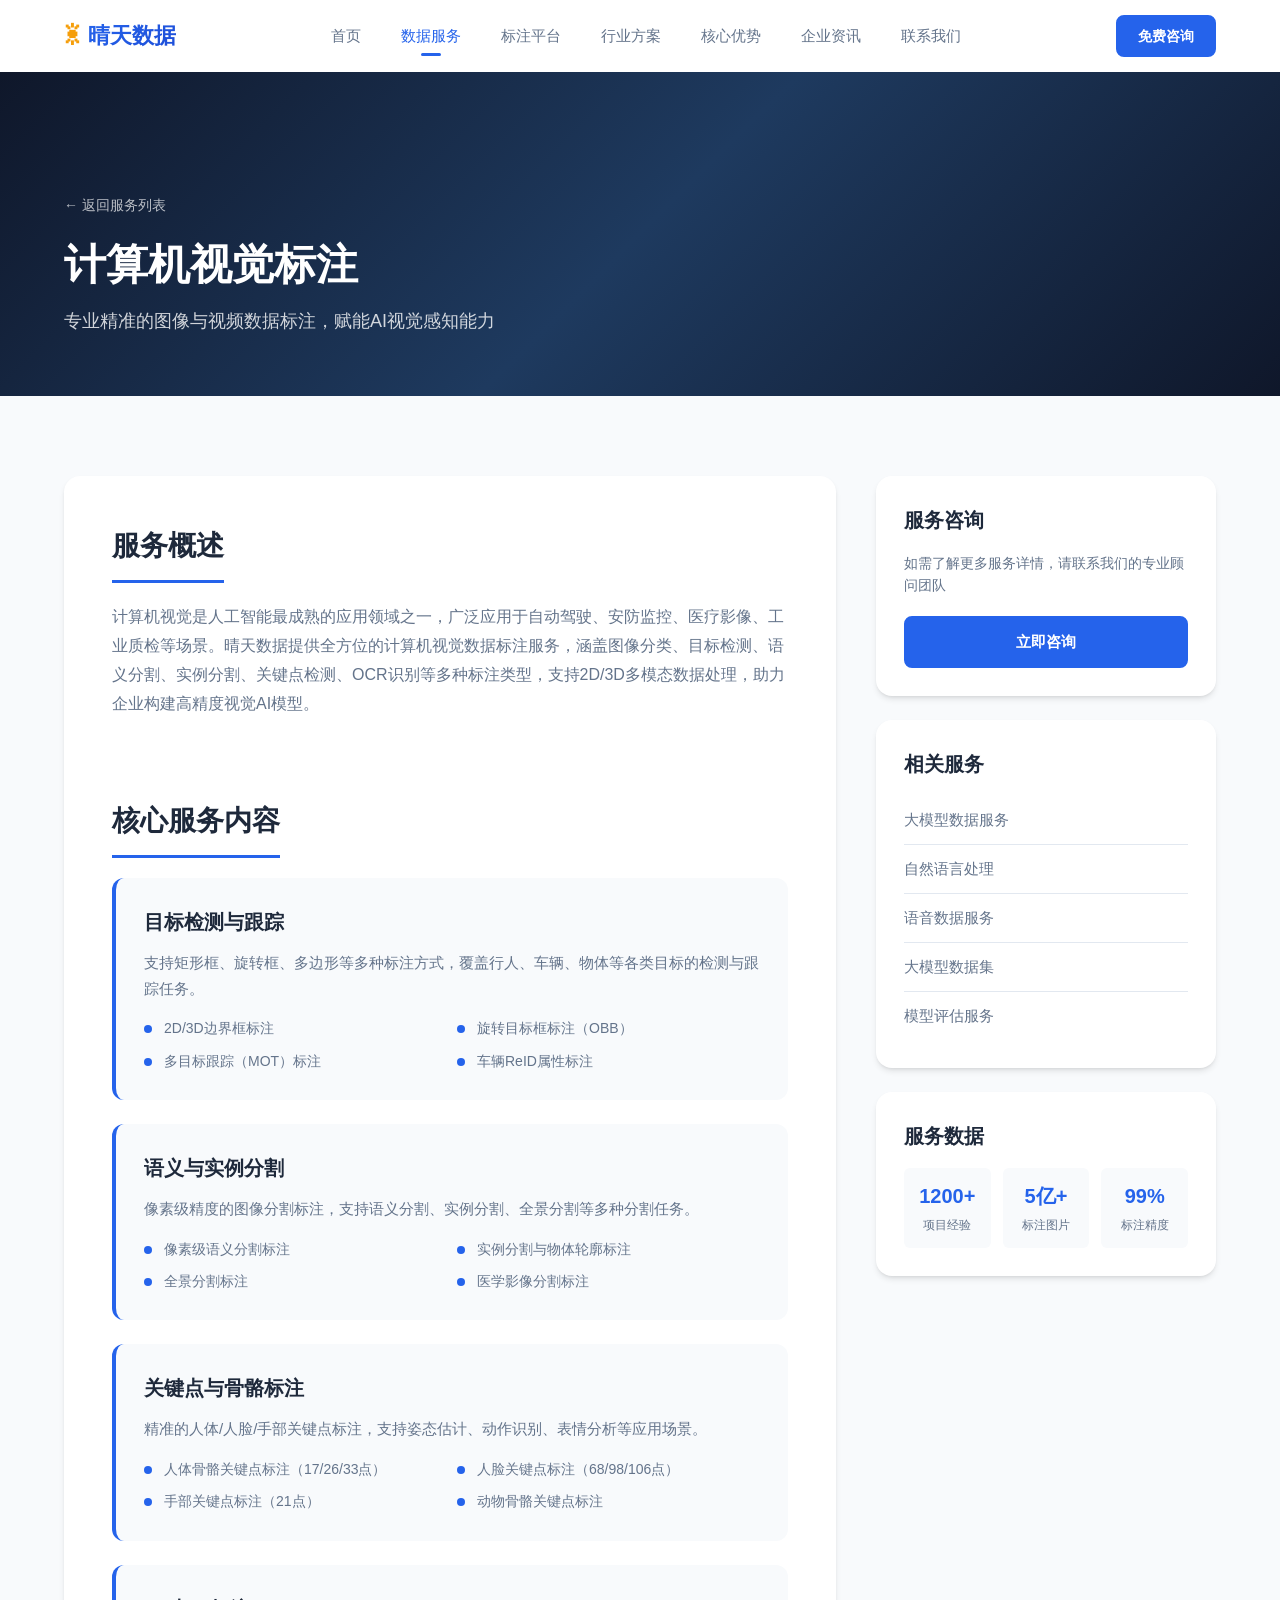
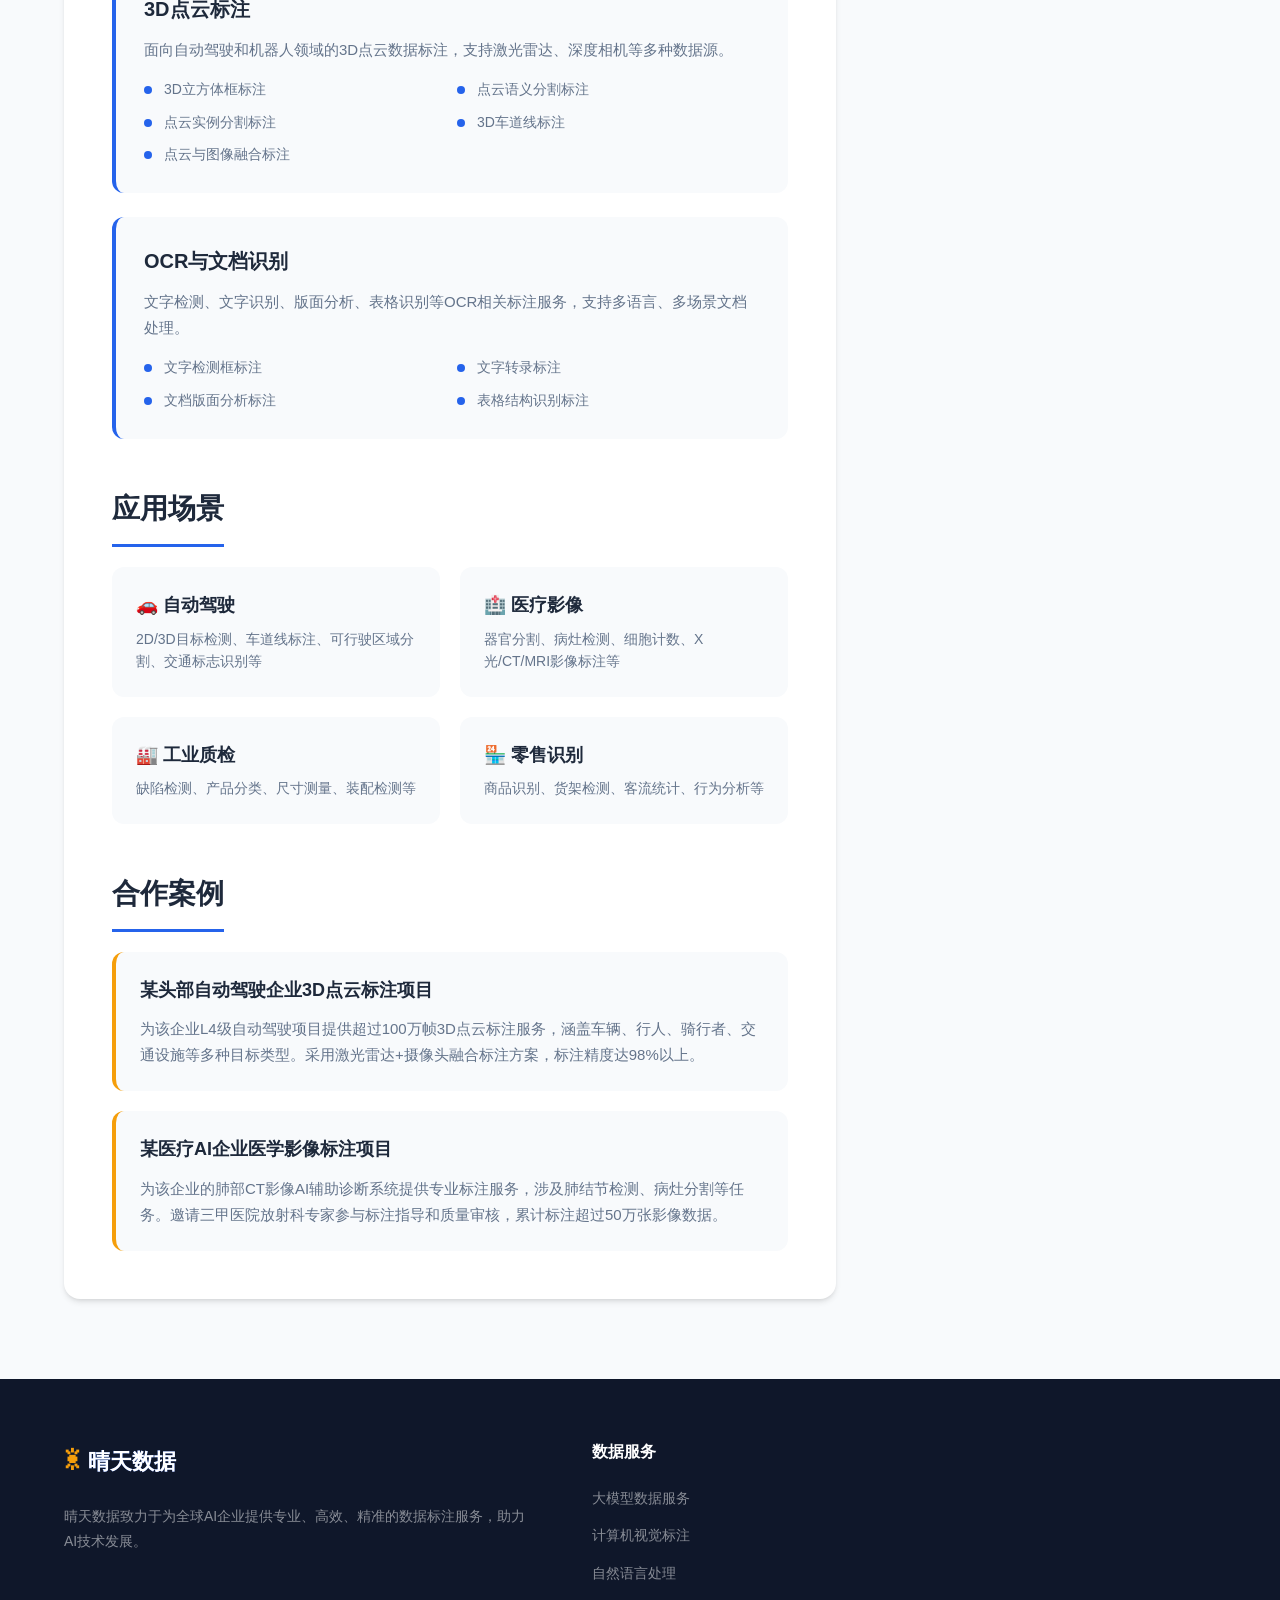
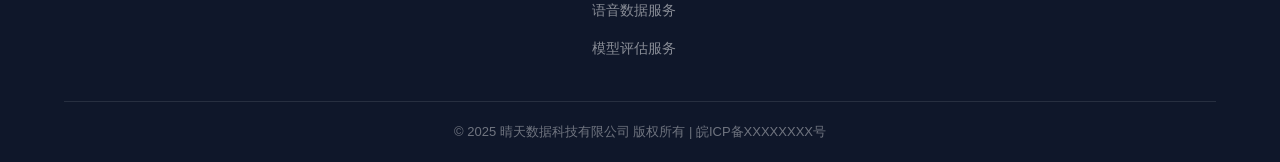
==== detail-cv.html @ dcdff105 "feat: 添加服务详情页和新闻详情页 - 新增6个服务详情页：大模型数据服务、计算机视觉标注、自然语言处理、语音数据服务、大模型数据集、模型评估服务 - 新增4个新闻详情页：荣获AI数据服务创新企业" ====
<!DOCTYPE html>
<html lang="zh-CN">
<head>
    <meta charset="UTF-8">
    <meta name="viewport" content="width=device-width, initial-scale=1.0">
    <title>计算机视觉标注 - 晴天数据</title>
    <link rel="stylesheet" href="css/style.css">
    <link rel="stylesheet" href="css/detail.css">
    <link rel="icon" href="data:image/svg+xml,<svg xmlns='http://www.w3.org/2000/svg' viewBox='0 0 100 100'><text y='.9em' font-size='90'>☀</text></svg>">
</head>
<body>
    <header class="header">
        <div class="container">
            <div class="header-inner">
                <a href="index.html" class="logo">
                    <span class="logo-icon">☀</span>
                    <span class="logo-text">晴天数据</span>
                </a>
                <nav class="nav" id="mainNav">
                    <a href="index.html" class="nav-link">首页</a>
                    <a href="index.html#services" class="nav-link active">数据服务</a>
                    <a href="index.html#platform" class="nav-link">标注平台</a>
                    <a href="index.html#solutions" class="nav-link">行业方案</a>
                    <a href="index.html#advantages" class="nav-link">核心优势</a>
                    <a href="index.html#news" class="nav-link">企业资讯</a>
                    <a href="index.html#contact" class="nav-link">联系我们</a>
                </nav>
                <div class="header-right">
                    <a href="index.html#contact" class="btn btn-primary btn-sm">免费咨询</a>
                    <button class="menu-toggle" id="menuToggle" aria-label="菜单">
                        <span></span>
                        <span></span>
                        <span></span>
                    </button>
                </div>
            </div>
        </div>
    </header>

    <section class="detail-hero">
        <div class="container">
            <div class="detail-hero-content">
                <a href="index.html#services" class="back-link">← 返回服务列表</a>
                <h1 class="detail-hero-title">计算机视觉标注</h1>
                <p class="detail-hero-desc">专业精准的图像与视频数据标注，赋能AI视觉感知能力</p>
            </div>
        </div>
    </section>

    <section class="detail-section">
        <div class="container">
            <div class="detail-grid">
                <div class="detail-main">
                    <h2>服务概述</h2>
                    <p>计算机视觉是人工智能最成熟的应用领域之一，广泛应用于自动驾驶、安防监控、医疗影像、工业质检等场景。晴天数据提供全方位的计算机视觉数据标注服务，涵盖图像分类、目标检测、语义分割、实例分割、关键点检测、OCR识别等多种标注类型，支持2D/3D多模态数据处理，助力企业构建高精度视觉AI模型。</p>

                    <h2>核心服务内容</h2>
                    <div class="service-modules">
                        <div class="module-card">
                            <h3>目标检测与跟踪</h3>
                            <p>支持矩形框、旋转框、多边形等多种标注方式，覆盖行人、车辆、物体等各类目标的检测与跟踪任务。</p>
                            <ul>
                                <li>2D/3D边界框标注</li>
                                <li>旋转目标框标注（OBB）</li>
                                <li>多目标跟踪（MOT）标注</li>
                                <li>车辆ReID属性标注</li>
                            </ul>
                        </div>
                        <div class="module-card">
                            <h3>语义与实例分割</h3>
                            <p>像素级精度的图像分割标注，支持语义分割、实例分割、全景分割等多种分割任务。</p>
                            <ul>
                                <li>像素级语义分割标注</li>
                                <li>实例分割与物体轮廓标注</li>
                                <li>全景分割标注</li>
                                <li>医学影像分割标注</li>
                            </ul>
                        </div>
                        <div class="module-card">
                            <h3>关键点与骨骼标注</h3>
                            <p>精准的人体/人脸/手部关键点标注，支持姿态估计、动作识别、表情分析等应用场景。</p>
                            <ul>
                                <li>人体骨骼关键点标注（17/26/33点）</li>
                                <li>人脸关键点标注（68/98/106点）</li>
                                <li>手部关键点标注（21点）</li>
                                <li>动物骨骼关键点标注</li>
                            </ul>
                        </div>
                        <div class="module-card">
                            <h3>3D点云标注</h3>
                            <p>面向自动驾驶和机器人领域的3D点云数据标注，支持激光雷达、深度相机等多种数据源。</p>
                            <ul>
                                <li>3D立方体框标注</li>
                                <li>点云语义分割标注</li>
                                <li>点云实例分割标注</li>
                                <li>3D车道线标注</li>
                                <li>点云与图像融合标注</li>
                            </ul>
                        </div>
                        <div class="module-card">
                            <h3>OCR与文档识别</h3>
                            <p>文字检测、文字识别、版面分析、表格识别等OCR相关标注服务，支持多语言、多场景文档处理。</p>
                            <ul>
                                <li>文字检测框标注</li>
                                <li>文字转录标注</li>
                                <li>文档版面分析标注</li>
                                <li>表格结构识别标注</li>
                            </ul>
                        </div>
                    </div>

                    <h2>应用场景</h2>
                    <div class="scenarios-grid">
                        <div class="scenario-item">
                            <h4>🚗 自动驾驶</h4>
                            <p>2D/3D目标检测、车道线标注、可行驶区域分割、交通标志识别等</p>
                        </div>
                        <div class="scenario-item">
                            <h4>🏥 医疗影像</h4>
                            <p>器官分割、病灶检测、细胞计数、X光/CT/MRI影像标注等</p>
                        </div>
                        <div class="scenario-item">
                            <h4>🏭 工业质检</h4>
                            <p>缺陷检测、产品分类、尺寸测量、装配检测等</p>
                        </div>
                        <div class="scenario-item">
                            <h4>🏪 零售识别</h4>
                            <p>商品识别、货架检测、客流统计、行为分析等</p>
                        </div>
                    </div>

                    <h2>合作案例</h2>
                    <div class="cases-list">
                        <div class="case-item">
                            <h4>某头部自动驾驶企业3D点云标注项目</h4>
                            <p>为该企业L4级自动驾驶项目提供超过100万帧3D点云标注服务，涵盖车辆、行人、骑行者、交通设施等多种目标类型。采用激光雷达+摄像头融合标注方案，标注精度达98%以上。</p>
                        </div>
                        <div class="case-item">
                            <h4>某医疗AI企业医学影像标注项目</h4>
                            <p>为该企业的肺部CT影像AI辅助诊断系统提供专业标注服务，涉及肺结节检测、病灶分割等任务。邀请三甲医院放射科专家参与标注指导和质量审核，累计标注超过50万张影像数据。</p>
                        </div>
                    </div>
                </div>
                <div class="detail-sidebar">
                    <div class="sidebar-card">
                        <h3>服务咨询</h3>
                        <p>如需了解更多服务详情，请联系我们的专业顾问团队</p>
                        <a href="index.html#contact" class="btn btn-primary btn-block">立即咨询</a>
                    </div>
                    <div class="sidebar-card">
                        <h3>相关服务</h3>
                        <ul class="related-links">
                            <li><a href="detail-llm.html">大模型数据服务</a></li>
                            <li><a href="detail-nlp.html">自然语言处理</a></li>
                            <li><a href="detail-voice.html">语音数据服务</a></li>
                            <li><a href="detail-dataset.html">大模型数据集</a></li>
                            <li><a href="detail-eval.html">模型评估服务</a></li>
                        </ul>
                    </div>
                    <div class="sidebar-card">
                        <h3>服务数据</h3>
                        <div class="sidebar-stats">
                            <div class="sidebar-stat">
                                <span class="stat-number">1200+</span>
                                <span class="stat-label">项目经验</span>
                            </div>
                            <div class="sidebar-stat">
                                <span class="stat-number">5亿+</span>
                                <span class="stat-label">标注图片</span>
                            </div>
                            <div class="sidebar-stat">
                                <span class="stat-number">99%</span>
                                <span class="stat-label">标注精度</span>
                            </div>
                        </div>
                    </div>
                </div>
            </div>
        </div>
    </section>

    <footer class="footer">
        <div class="container">
            <div class="footer-main">
                <div class="footer-brand">
                    <a href="index.html" class="logo">
                        <span class="logo-icon">☀</span>
                        <span class="logo-text">晴天数据</span>
                    </a>
                    <p class="footer-desc">晴天数据致力于为全球AI企业提供专业、高效、精准的数据标注服务，助力AI技术发展。</p>
                </div>
                <div class="footer-links">
                    <div class="footer-col">
                        <h4>数据服务</h4>
                        <ul>
                            <li><a href="detail-llm.html">大模型数据服务</a></li>
                            <li><a href="detail-cv.html">计算机视觉标注</a></li>
                            <li><a href="detail-nlp.html">自然语言处理</a></li>
                            <li><a href="detail-voice.html">语音数据服务</a></li>
                            <li><a href="detail-eval.html">模型评估服务</a></li>
                        </ul>
                    </div>
                </div>
            </div>
            <div class="footer-bottom">
                <p>© 2025 晴天数据科技有限公司 版权所有 | 皖ICP备XXXXXXXX号</p>
            </div>
        </div>
    </footer>

    <div class="back-to-top" id="backToTop">
        <svg viewBox="0 0 24 24" fill="none" stroke="currentColor" stroke-width="2"><path d="M12 19V5M5 12l7-7 7 7"/></svg>
    </div>

    <script src="js/main.js"></script>
</body>
</html>
---- css/style.css ----
:root {
    --primary: #2563eb;
    --primary-dark: #1d4ed8;
    --primary-light: #3b82f6;
    --primary-50: #eff6ff;
    --primary-100: #dbeafe;
    --accent: #f59e0b;
    --accent-dark: #d97706;
    --text: #1e293b;
    --text-light: #64748b;
    --text-lighter: #94a3b8;
    --bg: #ffffff;
    --bg-light: #f8fafc;
    --bg-dark: #0f172a;
    --bg-darker: #020617;
    --border: #e2e8f0;
    --shadow-sm: 0 1px 2px rgba(0,0,0,0.05);
    --shadow: 0 4px 6px -1px rgba(0,0,0,0.1), 0 2px 4px -2px rgba(0,0,0,0.1);
    --shadow-md: 0 10px 15px -3px rgba(0,0,0,0.1), 0 4px 6px -4px rgba(0,0,0,0.1);
    --shadow-lg: 0 20px 25px -5px rgba(0,0,0,0.1), 0 8px 10px -6px rgba(0,0,0,0.1);
    --shadow-xl: 0 25px 50px -12px rgba(0,0,0,0.25);
    --radius-sm: 6px;
    --radius: 8px;
    --radius-md: 12px;
    --radius-lg: 16px;
    --radius-xl: 24px;
    --transition: all 0.3s ease;
    --header-h: 72px;
}

*, *::before, *::after {
    margin: 0;
    padding: 0;
    box-sizing: border-box;
}

html {
    scroll-behavior: smooth;
    font-size: 16px;
}

body {
    font-family: -apple-system, BlinkMacSystemFont, "Segoe UI", Roboto, "PingFang SC", "Microsoft YaHei", sans-serif;
    color: var(--text);
    background: var(--bg);
    line-height: 1.6;
    overflow-x: hidden;
}

a {
    text-decoration: none;
    color: inherit;
    transition: var(--transition);
}

img {
    max-width: 100%;
    display: block;
}

ul, ol {
    list-style: none;
}

.container {
    max-width: 1200px;
    margin: 0 auto;
    padding: 0 24px;
}

.btn {
    display: inline-flex;
    align-items: center;
    justify-content: center;
    padding: 12px 28px;
    border-radius: var(--radius);
    font-weight: 600;
    font-size: 15px;
    cursor: pointer;
    transition: var(--transition);
    border: 2px solid transparent;
    gap: 8px;
}

.btn-primary {
    background: var(--primary);
    color: #fff;
    border-color: var(--primary);
}

.btn-primary:hover {
    background: var(--primary-dark);
    border-color: var(--primary-dark);
    transform: translateY(-2px);
    box-shadow: 0 8px 25px rgba(37, 99, 235, 0.35);
}

.btn-outline {
    background: transparent;
    color: #fff;
    border-color: rgba(255,255,255,0.5);
}

.btn-outline:hover {
    background: #fff;
    color: var(--primary);
    border-color: #fff;
    transform: translateY(-2px);
}

.btn-sm {
    padding: 8px 20px;
    font-size: 14px;
}

.btn-lg {
    padding: 14px 36px;
    font-size: 16px;
}

.btn-block {
    width: 100%;
}

.section {
    padding: 100px 0;
}

.section-header {
    text-align: center;
    margin-bottom: 60px;
}

.section-tag {
    display: inline-block;
    padding: 6px 16px;
    background: var(--primary-50);
    color: var(--primary);
    border-radius: 50px;
    font-size: 14px;
    font-weight: 600;
    margin-bottom: 16px;
}

.section-title {
    font-size: 36px;
    font-weight: 700;
    color: var(--text);
    margin-bottom: 16px;
    line-height: 1.3;
}

.section-desc {
    font-size: 16px;
    color: var(--text-light);
    max-width: 600px;
    margin: 0 auto;
}

.text-gradient {
    background: linear-gradient(135deg, var(--primary-light), var(--accent));
    -webkit-background-clip: text;
    -webkit-text-fill-color: transparent;
    background-clip: text;
}

.header {
    position: fixed;
    top: 0;
    left: 0;
    right: 0;
    z-index: 1000;
    height: var(--header-h);
    background: rgba(255,255,255,0.95);
    backdrop-filter: blur(20px);
    border-bottom: 1px solid transparent;
    transition: var(--transition);
}

.header.scrolled {
    border-bottom-color: var(--border);
    box-shadow: var(--shadow-sm);
}

.header-inner {
    display: flex;
    align-items: center;
    justify-content: space-between;
    height: var(--header-h);
}

.logo {
    display: flex;
    align-items: center;
    gap: 10px;
    font-size: 22px;
    font-weight: 700;
    color: var(--text);
}

.logo-icon {
    font-size: 28px;
    color: var(--accent);
}

.logo-text {
    background: linear-gradient(135deg, var(--primary), var(--primary-dark));
    -webkit-background-clip: text;
    -webkit-text-fill-color: transparent;
    background-clip: text;
}

.nav {
    display: flex;
    align-items: center;
    gap: 8px;
}

.nav-link {
    padding: 8px 16px;
    font-size: 15px;
    font-weight: 500;
    color: var(--text-light);
    border-radius: var(--radius-sm);
    position: relative;
}

.nav-link:hover,
.nav-link.active {
    color: var(--primary);
}

.nav-link.active::after {
    content: '';
    position: absolute;
    bottom: 0;
    left: 50%;
    transform: translateX(-50%);
    width: 20px;
    height: 3px;
    background: var(--primary);
    border-radius: 2px;
}

.header-right {
    display: flex;
    align-items: center;
    gap: 16px;
}

.menu-toggle {
    display: none;
    flex-direction: column;
    gap: 5px;
    background: none;
    border: none;
    cursor: pointer;
    padding: 4px;
}

.menu-toggle span {
    display: block;
    width: 24px;
    height: 2px;
    background: var(--text);
    border-radius: 2px;
    transition: var(--transition);
}

.hero {
    position: relative;
    min-height: 100vh;
    display: flex;
    align-items: center;
    background: linear-gradient(135deg, var(--bg-dark) 0%, #1e3a5f 50%, var(--bg-dark) 100%);
    overflow: hidden;
    padding-top: var(--header-h);
}

.hero-bg {
    position: absolute;
    inset: 0;
    overflow: hidden;
}

.hero-particle {
    position: absolute;
    inset: 0;
}

.hero-content {
    position: relative;
    z-index: 2;
    max-width: 700px;
    padding: 60px 0;
}

.hero-badge {
    display: inline-block;
    padding: 8px 20px;
    background: rgba(37, 99, 235, 0.2);
    border: 1px solid rgba(37, 99, 235, 0.3);
    color: var(--primary-light);
    border-radius: 50px;
    font-size: 14px;
    font-weight: 600;
    margin-bottom: 24px;
    backdrop-filter: blur(10px);
}

.hero-title {
    font-size: 52px;
    font-weight: 800;
    color: #fff;
    line-height: 1.2;
    margin-bottom: 24px;
}

.hero-desc {
    font-size: 17px;
    color: rgba(255,255,255,0.7);
    line-height: 1.8;
    margin-bottom: 36px;
}

.hero-actions {
    display: flex;
    gap: 16px;
    margin-bottom: 60px;
}

.hero-stats {
    display: grid;
    grid-template-columns: repeat(4, 1fr);
    gap: 24px;
    padding-top: 40px;
    border-top: 1px solid rgba(255,255,255,0.1);
}

.stat-item {
    text-align: center;
}

.stat-num {
    display: inline;
    font-size: 36px;
    font-weight: 800;
    color: #fff;
}

.stat-unit {
    font-size: 20px;
    font-weight: 700;
    color: var(--accent);
}

.stat-label {
    display: block;
    font-size: 14px;
    color: rgba(255,255,255,0.5);
    margin-top: 4px;
}

.hero-scroll {
    position: absolute;
    bottom: 30px;
    left: 50%;
    transform: translateX(-50%);
    text-align: center;
    color: rgba(255,255,255,0.4);
    font-size: 12px;
    z-index: 2;
}

.scroll-arrow {
    width: 20px;
    height: 20px;
    border-right: 2px solid rgba(255,255,255,0.4);
    border-bottom: 2px solid rgba(255,255,255,0.4);
    transform: rotate(45deg);
    margin: 8px auto 0;
    animation: scrollBounce 2s infinite;
}

@keyframes scrollBounce {
    0%, 100% { transform: rotate(45deg) translateY(0); }
    50% { transform: rotate(45deg) translateY(8px); }
}

.services {
    background: var(--bg-light);
}

.services-grid {
    display: grid;
    grid-template-columns: repeat(3, 1fr);
    gap: 24px;
}

.service-card {
    background: #fff;
    padding: 36px;
    border-radius: var(--radius-lg);
    transition: var(--transition);
    border: 1px solid var(--border);
    position: relative;
    overflow: hidden;
}

.service-card::before {
    content: '';
    position: absolute;
    top: 0;
    left: 0;
    right: 0;
    height: 3px;
    background: linear-gradient(90deg, var(--primary), var(--primary-light));
    transform: scaleX(0);
    transform-origin: left;
    transition: transform 0.4s ease;
}

.service-card:hover {
    transform: translateY(-8px);
    box-shadow: var(--shadow-lg);
    border-color: transparent;
}

.service-card:hover::before {
    transform: scaleX(1);
}

.service-icon {
    width: 56px;
    height: 56px;
    background: var(--primary-50);
    border-radius: var(--radius-md);
    display: flex;
    align-items: center;
    justify-content: center;
    margin-bottom: 20px;
    color: var(--primary);
}

.service-icon svg {
    width: 28px;
    height: 28px;
}

.service-title {
    font-size: 20px;
    font-weight: 700;
    margin-bottom: 12px;
    color: var(--text);
}

.service-desc {
    font-size: 14px;
    color: var(--text-light);
    line-height: 1.7;
    margin-bottom: 20px;
}

.service-link {
    font-size: 14px;
    font-weight: 600;
    color: var(--primary);
    display: inline-flex;
    align-items: center;
    gap: 4px;
}

.service-link:hover {
    gap: 8px;
}

.platform {
    background: #fff;
}

.platform-layout {
    display: grid;
    grid-template-columns: 1fr 1fr;
    gap: 60px;
    align-items: center;
}

.platform-content .section-tag {
    margin-bottom: 16px;
}

.platform-content .section-title {
    text-align: left;
    margin-bottom: 20px;
}

.platform-desc {
    font-size: 16px;
    color: var(--text-light);
    line-height: 1.8;
    margin-bottom: 32px;
}

.platform-features {
    display: flex;
    flex-direction: column;
    gap: 20px;
    margin-bottom: 36px;
}

.feature-item {
    display: flex;
    gap: 16px;
    align-items: flex-start;
}

.feature-icon {
    width: 32px;
    height: 32px;
    background: var(--primary-50);
    color: var(--primary);
    border-radius: 50%;
    display: flex;
    align-items: center;
    justify-content: center;
    font-size: 14px;
    font-weight: 700;
    flex-shrink: 0;
}

.feature-info h4 {
    font-size: 15px;
    font-weight: 600;
    margin-bottom: 4px;
}

.feature-info p {
    font-size: 13px;
    color: var(--text-light);
}

.platform-visual {
    position: relative;
}

.platform-screen {
    background: var(--bg-dark);
    border-radius: var(--radius-lg);
    overflow: hidden;
    box-shadow: var(--shadow-xl);
    border: 1px solid rgba(255,255,255,0.1);
}

.screen-header {
    display: flex;
    align-items: center;
    gap: 12px;
    padding: 12px 16px;
    background: rgba(255,255,255,0.05);
    border-bottom: 1px solid rgba(255,255,255,0.1);
}

.screen-dots {
    display: flex;
    gap: 6px;
}

.screen-dots span {
    width: 10px;
    height: 10px;
    border-radius: 50%;
    background: rgba(255,255,255,0.15);
}

.screen-dots span:first-child { background: #ff5f57; }
.screen-dots span:nth-child(2) { background: #febc2e; }
.screen-dots span:nth-child(3) { background: #28c840; }

.screen-title {
    font-size: 12px;
    color: rgba(255,255,255,0.5);
}

.screen-content {
    display: flex;
    height: 300px;
}

.screen-sidebar {
    width: 50px;
    background: rgba(255,255,255,0.03);
    border-right: 1px solid rgba(255,255,255,0.08);
    padding: 12px 8px;
    display: flex;
    flex-direction: column;
    gap: 8px;
}

.sidebar-item {
    width: 34px;
    height: 34px;
    border-radius: var(--radius-sm);
    background: rgba(255,255,255,0.05);
}

.sidebar-item.active {
    background: rgba(37, 99, 235, 0.3);
}

.screen-main {
    flex: 1;
    display: flex;
    flex-direction: column;
}

.canvas-area {
    flex: 1;
    position: relative;
    background: linear-gradient(45deg, rgba(255,255,255,0.02) 25%, transparent 25%),
                linear-gradient(-45deg, rgba(255,255,255,0.02) 25%, transparent 25%),
                linear-gradient(45deg, transparent 75%, rgba(255,255,255,0.02) 75%),
                linear-gradient(-45deg, transparent 75%, rgba(255,255,255,0.02) 75%);
    background-size: 20px 20px;
    background-position: 0 0, 0 10px, 10px -10px, -10px 0px;
}

.annotation-box {
    position: absolute;
    border: 2px solid;
    border-radius: 4px;
}

.box1 {
    top: 30%;
    left: 15%;
    width: 80px;
    height: 120px;
    border-color: #3b82f6;
    background: rgba(59, 130, 246, 0.1);
}

.box2 {
    top: 40%;
    left: 50%;
    width: 100px;
    height: 60px;
    border-color: #22c55e;
    background: rgba(34, 197, 94, 0.1);
}

.box3 {
    top: 20%;
    right: 15%;
    width: 50px;
    height: 50px;
    border-color: #f59e0b;
    background: rgba(245, 158, 11, 0.1);
}

.label-tag {
    position: absolute;
    padding: 2px 8px;
    font-size: 11px;
    font-weight: 600;
    color: #fff;
    border-radius: 3px;
}

.tag1 {
    top: 27%;
    left: 15%;
    background: #3b82f6;
}

.tag2 {
    top: 37%;
    left: 50%;
    background: #22c55e;
}

.tag3 {
    top: 17%;
    right: 15%;
    background: #f59e0b;
}

.screen-toolbar {
    display: flex;
    gap: 6px;
    padding: 8px 12px;
    background: rgba(255,255,255,0.05);
    border-top: 1px solid rgba(255,255,255,0.08);
}

.tool-btn {
    width: 28px;
    height: 28px;
    border-radius: 4px;
    background: rgba(255,255,255,0.08);
}

.tool-btn.active {
    background: rgba(37, 99, 235, 0.4);
}

.platform-float-card {
    position: absolute;
    background: #fff;
    padding: 12px 20px;
    border-radius: var(--radius);
    box-shadow: var(--shadow-lg);
    display: flex;
    align-items: center;
    gap: 10px;
    font-size: 14px;
    font-weight: 600;
    animation: float 3s ease-in-out infinite;
}

.platform-float-card .float-icon {
    font-size: 20px;
}

.card1 {
    top: 10%;
    right: -20px;
    animation-delay: 0s;
}

.card2 {
    bottom: 15%;
    left: -20px;
    animation-delay: 1.5s;
}

@keyframes float {
    0%, 100% { transform: translateY(0); }
    50% { transform: translateY(-10px); }
}

.solutions {
    background: var(--bg-light);
}

.solutions-grid {
    display: grid;
    grid-template-columns: repeat(3, 1fr);
    gap: 24px;
}

.solution-card {
    position: relative;
    border-radius: var(--radius-lg);
    overflow: hidden;
    min-height: 240px;
    transition: var(--transition);
    cursor: pointer;
}

.solution-bg {
    position: absolute;
    inset: 0;
    background: linear-gradient(135deg, var(--bg-dark), #1e3a5f);
    transition: transform 0.6s ease;
}

.solution-card:hover .solution-bg {
    transform: scale(1.05);
}

.solution-card:nth-child(2) .solution-bg { background: linear-gradient(135deg, #1a237e, #283593); }
.solution-card:nth-child(3) .solution-bg { background: linear-gradient(135deg, #004d40, #00695c); }
.solution-card:nth-child(4) .solution-bg { background: linear-gradient(135deg, #b71c1c, #c62828); }
.solution-card:nth-child(5) .solution-bg { background: linear-gradient(135deg, #e65100, #ef6c00); }
.solution-card:nth-child(6) .solution-bg { background: linear-gradient(135deg, #4a148c, #6a1b9a); }

.solution-info {
    position: relative;
    z-index: 2;
    padding: 32px;
    height: 100%;
    display: flex;
    flex-direction: column;
}

.solution-icon {
    width: 48px;
    height: 48px;
    margin-bottom: 16px;
    color: rgba(255,255,255,0.9);
}

.solution-icon svg {
    width: 100%;
    height: 100%;
}

.solution-info h3 {
    font-size: 22px;
    font-weight: 700;
    color: #fff;
    margin-bottom: 12px;
}

.solution-info p {
    font-size: 14px;
    color: rgba(255,255,255,0.7);
    line-height: 1.7;
    flex: 1;
}

.solution-count {
    display: inline-block;
    margin-top: 16px;
    padding: 4px 12px;
    background: rgba(255,255,255,0.15);
    border-radius: 50px;
    font-size: 12px;
    color: rgba(255,255,255,0.9);
    font-weight: 600;
    width: fit-content;
}

.solution-card:hover {
    transform: translateY(-4px);
    box-shadow: var(--shadow-xl);
}

.solution-main {
    grid-column: span 3;
    min-height: 280px;
}

.data-flow {
    background: #fff;
}

.flow-timeline {
    display: flex;
    justify-content: space-between;
    position: relative;
    padding: 40px 0;
}

.flow-line {
    position: absolute;
    top: 50%;
    left: 5%;
    right: 5%;
    height: 2px;
    background: var(--border);
    transform: translateY(-50%);
}

.flow-step {
    position: relative;
    z-index: 2;
    display: flex;
    flex-direction: column;
    align-items: center;
    gap: 16px;
    flex: 1;
}

.flow-dot {
    width: 48px;
    height: 48px;
    background: #fff;
    border: 3px solid var(--primary);
    border-radius: 50%;
    display: flex;
    align-items: center;
    justify-content: center;
    font-size: 18px;
    font-weight: 700;
    color: var(--primary);
    transition: var(--transition);
}

.flow-step:hover .flow-dot {
    background: var(--primary);
    color: #fff;
    transform: scale(1.1);
}

.flow-card {
    text-align: center;
    padding: 16px;
}

.flow-card h4 {
    font-size: 15px;
    font-weight: 700;
    margin-bottom: 6px;
}

.flow-card p {
    font-size: 13px;
    color: var(--text-light);
}

.advantages {
    background: var(--bg-light);
}

.advantages-grid {
    display: grid;
    grid-template-columns: repeat(3, 1fr);
    gap: 24px;
}

.advantage-card {
    background: #fff;
    padding: 36px;
    border-radius: var(--radius-lg);
    text-align: center;
    transition: var(--transition);
    border: 1px solid var(--border);
}

.advantage-card:hover {
    transform: translateY(-8px);
    box-shadow: var(--shadow-lg);
    border-color: var(--primary-100);
}

.advantage-icon {
    width: 72px;
    height: 72px;
    margin: 0 auto 24px;
    background: var(--primary-50);
    border-radius: 50%;
    display: flex;
    align-items: center;
    justify-content: center;
    color: var(--primary);
    transition: var(--transition);
}

.advantage-card:hover .advantage-icon {
    background: var(--primary);
    color: #fff;
}

.advantage-icon svg {
    width: 36px;
    height: 36px;
}

.advantage-card h3 {
    font-size: 18px;
    font-weight: 700;
    margin-bottom: 12px;
}

.advantage-card p {
    font-size: 14px;
    color: var(--text-light);
    line-height: 1.7;
}

.partners {
    padding: 60px 0;
    background: #fff;
    overflow: hidden;
}

.partners-marquee {
    overflow: hidden;
    mask-image: linear-gradient(90deg, transparent, #000 10%, #000 90%, transparent);
    -webkit-mask-image: linear-gradient(90deg, transparent, #000 10%, #000 90%, transparent);
}

.marquee-track {
    display: flex;
    gap: 40px;
    animation: marquee 30s linear infinite;
    width: max-content;
}

.partner-logo {
    padding: 16px 32px;
    background: var(--bg-light);
    border-radius: var(--radius);
    font-size: 16px;
    font-weight: 700;
    color: var(--text-light);
    white-space: nowrap;
    border: 1px solid var(--border);
    transition: var(--transition);
}

.partner-logo:hover {
    color: var(--primary);
    border-color: var(--primary-100);
    background: var(--primary-50);
}

@keyframes marquee {
    0% { transform: translateX(0); }
    100% { transform: translateX(-50%); }
}

.news {
    background: #fff;
}

.news-grid {
    display: grid;
    grid-template-columns: repeat(2, 1fr);
    gap: 24px;
}

.news-card {
    background: #fff;
    border-radius: var(--radius-lg);
    overflow: hidden;
    transition: var(--transition);
    border: 1px solid var(--border);
}

.news-card:hover {
    transform: translateY(-4px);
    box-shadow: var(--shadow-lg);
}

.news-featured {
    grid-column: span 2;
    display: grid;
    grid-template-columns: 1fr 1fr;
}

.news-image {
    background: linear-gradient(135deg, var(--primary-50), var(--primary-100));
    min-height: 200px;
    display: flex;
    align-items: center;
    justify-content: center;
}

.news-placeholder {
    width: 80px;
    height: 80px;
    color: var(--primary);
    opacity: 0.5;
}

.news-placeholder svg {
    width: 100%;
    height: 100%;
}

.news-info {
    padding: 28px;
}

.news-date {
    font-size: 13px;
    color: var(--text-lighter);
    margin-bottom: 10px;
    display: block;
}

.news-title {
    font-size: 18px;
    font-weight: 700;
    margin-bottom: 12px;
    line-height: 1.5;
    display: -webkit-box;
    -webkit-line-clamp: 2;
    -webkit-box-orient: vertical;
    overflow: hidden;
}

.news-featured .news-title {
    font-size: 22px;
}

.news-excerpt {
    font-size: 14px;
    color: var(--text-light);
    line-height: 1.7;
    margin-bottom: 16px;
    display: -webkit-box;
    -webkit-line-clamp: 3;
    -webkit-box-orient: vertical;
    overflow: hidden;
}

.news-link {
    font-size: 14px;
    font-weight: 600;
    color: var(--primary);
}

.news-link:hover {
    color: var(--primary-dark);
}

.contact {
    background: var(--bg-light);
}

.contact-layout {
    display: grid;
    grid-template-columns: 1fr 1fr;
    gap: 60px;
}

.contact-info .section-tag {
    margin-bottom: 16px;
}

.contact-info .section-title {
    text-align: left;
    margin-bottom: 20px;
}

.contact-desc {
    font-size: 16px;
    color: var(--text-light);
    line-height: 1.8;
    margin-bottom: 36px;
}

.contact-items {
    display: flex;
    flex-direction: column;
    gap: 24px;
}

.contact-item {
    display: flex;
    gap: 16px;
    align-items: flex-start;
}

.contact-icon {
    font-size: 24px;
    flex-shrink: 0;
}

.contact-item h4 {
    font-size: 15px;
    font-weight: 600;
    margin-bottom: 4px;
}

.contact-item p {
    font-size: 14px;
    color: var(--text-light);
}

.contact-form-wrap {
    background: #fff;
    border-radius: var(--radius-lg);
    padding: 40px;
    box-shadow: var(--shadow-lg);
}

.contact-form h3 {
    font-size: 22px;
    font-weight: 700;
    margin-bottom: 28px;
    text-align: center;
}

.form-row {
    display: grid;
    grid-template-columns: 1fr 1fr;
    gap: 16px;
}

.form-group {
    margin-bottom: 20px;
}

.form-group label {
    display: block;
    font-size: 14px;
    font-weight: 600;
    margin-bottom: 8px;
    color: var(--text);
}

.form-group input,
.form-group select,
.form-group textarea {
    width: 100%;
    padding: 12px 16px;
    border: 1px solid var(--border);
    border-radius: var(--radius);
    font-size: 14px;
    font-family: inherit;
    transition: var(--transition);
    background: var(--bg-light);
}

.form-group input:focus,
.form-group select:focus,
.form-group textarea:focus {
    outline: none;
    border-color: var(--primary);
    box-shadow: 0 0 0 3px rgba(37, 99, 235, 0.1);
    background: #fff;
}

.form-group textarea {
    resize: vertical;
}

.footer {
    background: var(--bg-dark);
    color: rgba(255,255,255,0.7);
    padding: 60px 0 0;
}

.footer-main {
    display: grid;
    grid-template-columns: 1.5fr 2fr;
    gap: 60px;
    padding-bottom: 40px;
}

.footer .logo {
    margin-bottom: 20px;
}

.footer .logo-text {
    -webkit-text-fill-color: #fff;
}

.footer-desc {
    font-size: 14px;
    line-height: 1.8;
    margin-bottom: 24px;
    color: rgba(255,255,255,0.5);
}

.footer-social {
    display: flex;
    gap: 12px;
}

.social-link {
    width: 40px;
    height: 40px;
    background: rgba(255,255,255,0.1);
    border-radius: 50%;
    display: flex;
    align-items: center;
    justify-content: center;
    color: rgba(255,255,255,0.7);
    transition: var(--transition);
}

.social-link:hover {
    background: var(--primary);
    color: #fff;
}

.social-link svg {
    width: 18px;
    height: 18px;
}

.footer-links {
    display: grid;
    grid-template-columns: repeat(3, 1fr);
    gap: 40px;
}

.footer-col h4 {
    font-size: 16px;
    font-weight: 700;
    color: #fff;
    margin-bottom: 20px;
}

.footer-col ul {
    display: flex;
    flex-direction: column;
    gap: 12px;
}

.footer-col a {
    font-size: 14px;
    color: rgba(255,255,255,0.5);
}

.footer-col a:hover {
    color: #fff;
}

.footer-bottom {
    border-top: 1px solid rgba(255,255,255,0.1);
    padding: 20px 0;
    text-align: center;
    font-size: 13px;
    color: rgba(255,255,255,0.4);
}

.back-to-top {
    position: fixed;
    bottom: 30px;
    right: 30px;
    width: 48px;
    height: 48px;
    background: var(--primary);
    color: #fff;
    border-radius: 50%;
    display: flex;
    align-items: center;
    justify-content: center;
    cursor: pointer;
    opacity: 0;
    visibility: hidden;
    transform: translateY(20px);
    transition: var(--transition);
    box-shadow: var(--shadow-md);
    z-index: 999;
}

.back-to-top.visible {
    opacity: 1;
    visibility: visible;
    transform: translateY(0);
}

.back-to-top:hover {
    background: var(--primary-dark);
    transform: translateY(-4px);
}

.back-to-top svg {
    width: 20px;
    height: 20px;
}

.fade-in {
    opacity: 0;
    transform: translateY(30px);
    transition: opacity 0.6s ease, transform 0.6s ease;
}

.fade-in.visible {
    opacity: 1;
    transform: translateY(0);
}

@media (max-width: 1024px) {
    .hero-title {
        font-size: 40px;
    }

    .hero-stats {
        grid-template-columns: repeat(2, 1fr);
    }

    .services-grid {
        grid-template-columns: repeat(2, 1fr);
    }

    .platform-layout {
        grid-template-columns: 1fr;
        gap: 40px;
    }

    .platform-visual {
        order: -1;
    }

    .solutions-grid {
        grid-template-columns: repeat(2, 1fr);
    }

    .solution-main {
        grid-column: span 2;
    }

    .advantages-grid {
        grid-template-columns: repeat(2, 1fr);
    }

    .news-featured {
        grid-column: span 2;
        grid-template-columns: 1fr;
    }

    .contact-layout {
        grid-template-columns: 1fr;
    }

    .footer-main {
        grid-template-columns: 1fr;
        gap: 40px;
    }
}

@media (max-width: 768px) {
    .section {
        padding: 60px 0;
    }

    .section-title {
        font-size: 28px;
    }

    .nav {
        position: fixed;
        top: var(--header-h);
        left: 0;
        right: 0;
        background: #fff;
        flex-direction: column;
        padding: 20px;
        gap: 4px;
        box-shadow: var(--shadow-lg);
        transform: translateY(-100%);
        opacity: 0;
        visibility: hidden;
        transition: var(--transition);
    }

    .nav.active {
        transform: translateY(0);
        opacity: 1;
        visibility: visible;
    }

    .nav-link {
        width: 100%;
        padding: 12px 16px;
    }

    .menu-toggle {
        display: flex;
    }

    .menu-toggle.active span:nth-child(1) {
        transform: rotate(45deg) translate(5px, 5px);
    }

    .menu-toggle.active span:nth-child(2) {
        opacity: 0;
    }

    .menu-toggle.active span:nth-child(3) {
        transform: rotate(-45deg) translate(5px, -5px);
    }

    .header-right .btn {
        display: none;
    }

    .hero-title {
        font-size: 32px;
    }

    .hero-stats {
        grid-template-columns: repeat(2, 1fr);
        gap: 16px;
    }

    .stat-num {
        font-size: 28px;
    }

    .services-grid {
        grid-template-columns: 1fr;
    }

    .solutions-grid {
        grid-template-columns: 1fr;
    }

    .solution-main {
        grid-column: span 1;
    }

    .flow-timeline {
        flex-direction: column;
        gap: 24px;
    }

    .flow-line {
        top: 0;
        bottom: 0;
        left: 24px;
        right: auto;
        width: 2px;
        height: auto;
        transform: none;
    }

    .flow-step {
        flex-direction: row;
        gap: 20px;
    }

    .flow-card {
        text-align: left;
    }

    .advantages-grid {
        grid-template-columns: 1fr;
    }

    .news-grid {
        grid-template-columns: 1fr;
    }

    .news-featured {
        grid-column: span 1;
    }

    .form-row {
        grid-template-columns: 1fr;
    }

    .footer-links {
        grid-template-columns: repeat(2, 1fr);
        gap: 24px;
    }
}

@media (max-width: 480px) {
    .container {
        padding: 0 16px;
    }

    .hero-title {
        font-size: 26px;
    }

    .hero-actions {
        flex-direction: column;
    }

    .btn-lg {
        width: 100%;
    }

    .footer-links {
        grid-template-columns: 1fr;
    }

    .contact-form-wrap {
        padding: 24px;
    }
}
---- css/detail.css ----
.detail-hero {
    background: linear-gradient(135deg, var(--bg-dark) 0%, #1e3a5f 50%, var(--bg-dark) 100%);
    padding: 120px 0 60px;
    margin-top: var(--header-h);
}

.detail-hero-content {
    max-width: 800px;
}

.back-link {
    display: inline-flex;
    align-items: center;
    color: rgba(255, 255, 255, 0.7);
    font-size: 14px;
    margin-bottom: 24px;
    transition: var(--transition);
}

.back-link:hover {
    color: #fff;
}

.detail-hero-title {
    font-size: 42px;
    font-weight: 700;
    color: #fff;
    margin-bottom: 16px;
    line-height: 1.2;
}

.detail-hero-desc {
    font-size: 18px;
    color: rgba(255, 255, 255, 0.8);
    line-height: 1.6;
}

.detail-section {
    padding: 80px 0;
    background: var(--bg-light);
}

.detail-grid {
    display: grid;
    grid-template-columns: 1fr 340px;
    gap: 40px;
    align-items: flex-start;
}

.detail-main {
    background: #fff;
    border-radius: var(--radius-lg);
    padding: 48px;
    box-shadow: var(--shadow);
}

.detail-main h2 {
    font-size: 28px;
    font-weight: 700;
    color: var(--text);
    margin-bottom: 20px;
    padding-bottom: 12px;
    border-bottom: 3px solid var(--primary);
    display: inline-block;
}

.detail-main h2:not(:first-child) {
    margin-top: 48px;
}

.detail-main > p {
    font-size: 16px;
    color: var(--text-light);
    line-height: 1.8;
    margin-bottom: 32px;
}

.service-modules {
    display: grid;
    gap: 24px;
}

.module-card {
    background: var(--bg-light);
    border-radius: var(--radius-md);
    padding: 28px;
    border-left: 4px solid var(--primary);
}

.module-card h3 {
    font-size: 20px;
    font-weight: 600;
    color: var(--text);
    margin-bottom: 12px;
}

.module-card p {
    font-size: 15px;
    color: var(--text-light);
    line-height: 1.7;
    margin-bottom: 16px;
}

.module-card ul {
    list-style: none;
    padding: 0;
    display: grid;
    grid-template-columns: repeat(2, 1fr);
    gap: 10px;
}

.module-card ul li {
    font-size: 14px;
    color: var(--text-light);
    padding-left: 20px;
    position: relative;
}

.module-card ul li::before {
    content: '';
    position: absolute;
    left: 0;
    top: 8px;
    width: 8px;
    height: 8px;
    background: var(--primary);
    border-radius: 50%;
}

.advantages-grid {
    display: grid;
    grid-template-columns: repeat(2, 1fr);
    gap: 24px;
}

.advantage-item {
    background: var(--bg-light);
    border-radius: var(--radius-md);
    padding: 24px;
    text-align: center;
    transition: var(--transition);
}

.advantage-item:hover {
    transform: translateY(-4px);
    box-shadow: var(--shadow-md);
}

.advantage-icon {
    font-size: 36px;
    margin-bottom: 12px;
}

.advantage-item h4 {
    font-size: 16px;
    font-weight: 600;
    color: var(--text);
    margin-bottom: 8px;
}

.advantage-item p {
    font-size: 14px;
    color: var(--text-light);
    line-height: 1.6;
}

.scenarios-grid {
    display: grid;
    grid-template-columns: repeat(2, 1fr);
    gap: 20px;
}

.scenario-item {
    background: var(--bg-light);
    border-radius: var(--radius-md);
    padding: 24px;
    transition: var(--transition);
}

.scenario-item:hover {
    transform: translateY(-2px);
    box-shadow: var(--shadow);
}

.scenario-item h4 {
    font-size: 18px;
    font-weight: 600;
    color: var(--text);
    margin-bottom: 8px;
}

.scenario-item p {
    font-size: 14px;
    color: var(--text-light);
    line-height: 1.6;
}

.cases-list {
    display: grid;
    gap: 20px;
}

.case-item {
    background: var(--bg-light);
    border-radius: var(--radius-md);
    padding: 24px;
    border-left: 4px solid var(--accent);
}

.case-item h4 {
    font-size: 18px;
    font-weight: 600;
    color: var(--text);
    margin-bottom: 12px;
}

.case-item p {
    font-size: 15px;
    color: var(--text-light);
    line-height: 1.7;
}

.process-steps {
    display: grid;
    grid-template-columns: repeat(4, 1fr);
    gap: 24px;
    position: relative;
}

.process-step {
    text-align: center;
    padding: 24px 16px;
    background: var(--bg-light);
    border-radius: var(--radius-md);
    position: relative;
}

.step-number {
    display: inline-flex;
    align-items: center;
    justify-content: center;
    width: 48px;
    height: 48px;
    background: var(--primary);
    color: #fff;
    border-radius: 50%;
    font-size: 18px;
    font-weight: 700;
    margin-bottom: 16px;
}

.process-step h4 {
    font-size: 16px;
    font-weight: 600;
    color: var(--text);
    margin-bottom: 8px;
}

.process-step p {
    font-size: 13px;
    color: var(--text-light);
    line-height: 1.6;
}

.detail-sidebar {
    position: sticky;
    top: calc(var(--header-h) + 20px);
    display: grid;
    gap: 24px;
}

.sidebar-card {
    background: #fff;
    border-radius: var(--radius-lg);
    padding: 28px;
    box-shadow: var(--shadow);
}

.sidebar-card h3 {
    font-size: 20px;
    font-weight: 600;
    color: var(--text);
    margin-bottom: 16px;
}

.sidebar-card p {
    font-size: 14px;
    color: var(--text-light);
    line-height: 1.6;
    margin-bottom: 20px;
}

.related-links {
    list-style: none;
    padding: 0;
    margin: 0;
}

.related-links li {
    border-bottom: 1px solid var(--border);
}

.related-links li:last-child {
    border-bottom: none;
}

.related-links a {
    display: block;
    padding: 12px 0;
    font-size: 15px;
    color: var(--text-light);
    transition: var(--transition);
}

.related-links a:hover {
    color: var(--primary);
    padding-left: 8px;
}

.sidebar-stats {
    display: grid;
    grid-template-columns: repeat(3, 1fr);
    gap: 12px;
    text-align: center;
}

.sidebar-stat {
    padding: 12px 8px;
    background: var(--bg-light);
    border-radius: var(--radius-sm);
}

.sidebar-stat .stat-number {
    display: block;
    font-size: 20px;
    font-weight: 700;
    color: var(--primary);
    margin-bottom: 4px;
}

.sidebar-stat .stat-label {
    display: block;
    font-size: 12px;
    color: var(--text-light);
}

.news-detail-hero {
    background: linear-gradient(135deg, var(--bg-dark) 0%, #1e3a5f 50%, var(--bg-dark) 100%);
    padding: 120px 0 60px;
    margin-top: var(--header-h);
}

.news-detail-hero-content {
    max-width: 900px;
}

.news-meta {
    display: flex;
    align-items: center;
    gap: 20px;
    margin-bottom: 20px;
}

.news-date {
    color: rgba(255, 255, 255, 0.7);
    font-size: 14px;
}

.news-category {
    background: var(--primary);
    color: #fff;
    padding: 4px 12px;
    border-radius: 4px;
    font-size: 12px;
    font-weight: 600;
}

.news-detail-title {
    font-size: 36px;
    font-weight: 700;
    color: #fff;
    margin-bottom: 20px;
    line-height: 1.3;
}

.news-detail-section {
    padding: 60px 0;
    background: var(--bg-light);
}

.news-detail-container {
    max-width: 900px;
    margin: 0 auto;
    padding: 0 24px;
}

.news-detail-content {
    background: #fff;
    border-radius: var(--radius-lg);
    padding: 48px;
    box-shadow: var(--shadow);
}

.news-detail-content h2 {
    font-size: 24px;
    font-weight: 700;
    color: var(--text);
    margin-bottom: 20px;
    margin-top: 40px;
}

.news-detail-content h2:first-child {
    margin-top: 0;
}

.news-detail-content p {
    font-size: 16px;
    color: var(--text-light);
    line-height: 1.8;
    margin-bottom: 20px;
}

.news-detail-content ul {
    list-style: none;
    padding: 0;
    margin: 20px 0;
}

.news-detail-content ul li {
    font-size: 16px;
    color: var(--text-light);
    line-height: 1.8;
    padding-left: 24px;
    position: relative;
    margin-bottom: 12px;
}

.news-detail-content ul li::before {
    content: '';
    position: absolute;
    left: 0;
    top: 10px;
    width: 8px;
    height: 8px;
    background: var(--primary);
    border-radius: 50%;
}

.news-highlight {
    background: var(--primary-50);
    border-radius: var(--radius-md);
    padding: 24px;
    margin: 30px 0;
    border-left: 4px solid var(--primary);
}

.news-highlight p {
    color: var(--text);
    font-weight: 500;
    margin-bottom: 0;
}

.news-tags {
    display: flex;
    gap: 12px;
    margin-top: 40px;
    padding-top: 24px;
    border-top: 1px solid var(--border);
}

.news-tag {
    background: var(--bg-light);
    color: var(--text-light);
    padding: 6px 16px;
    border-radius: 20px;
    font-size: 14px;
}

.news-related {
    margin-top: 60px;
}

.news-related h3 {
    font-size: 20px;
    font-weight: 600;
    color: var(--text);
    margin-bottom: 24px;
}

.news-related-grid {
    display: grid;
    grid-template-columns: repeat(3, 1fr);
    gap: 20px;
}

.news-related-item {
    background: #fff;
    border-radius: var(--radius-md);
    padding: 20px;
    box-shadow: var(--shadow-sm);
    transition: var(--transition);
}

.news-related-item:hover {
    transform: translateY(-4px);
    box-shadow: var(--shadow-md);
}

.news-related-item h4 {
    font-size: 16px;
    font-weight: 600;
    color: var(--text);
    margin-bottom: 8px;
    line-height: 1.4;
}

.news-related-item p {
    font-size: 14px;
    color: var(--text-light);
    margin-bottom: 12px;
}

.news-related-item span {
    font-size: 12px;
    color: var(--text-lighter);
}

@media (max-width: 1024px) {
    .detail-grid {
        grid-template-columns: 1fr;
    }

    .detail-sidebar {
        position: static;
    }

    .process-steps {
        grid-template-columns: repeat(2, 1fr);
    }

    .news-related-grid {
        grid-template-columns: repeat(2, 1fr);
    }
}

@media (max-width: 768px) {
    .detail-hero-title {
        font-size: 32px;
    }

    .detail-main {
        padding: 32px 24px;
    }

    .module-card ul {
        grid-template-columns: 1fr;
    }

    .advantages-grid,
    .scenarios-grid {
        grid-template-columns: 1fr;
    }

    .process-steps {
        grid-template-columns: 1fr;
    }

    .sidebar-stats {
        grid-template-columns: 1fr;
    }

    .news-detail-title {
        font-size: 28px;
    }

    .news-detail-content {
        padding: 32px 24px;
    }

    .news-related-grid {
        grid-template-columns: 1fr;
    }
}
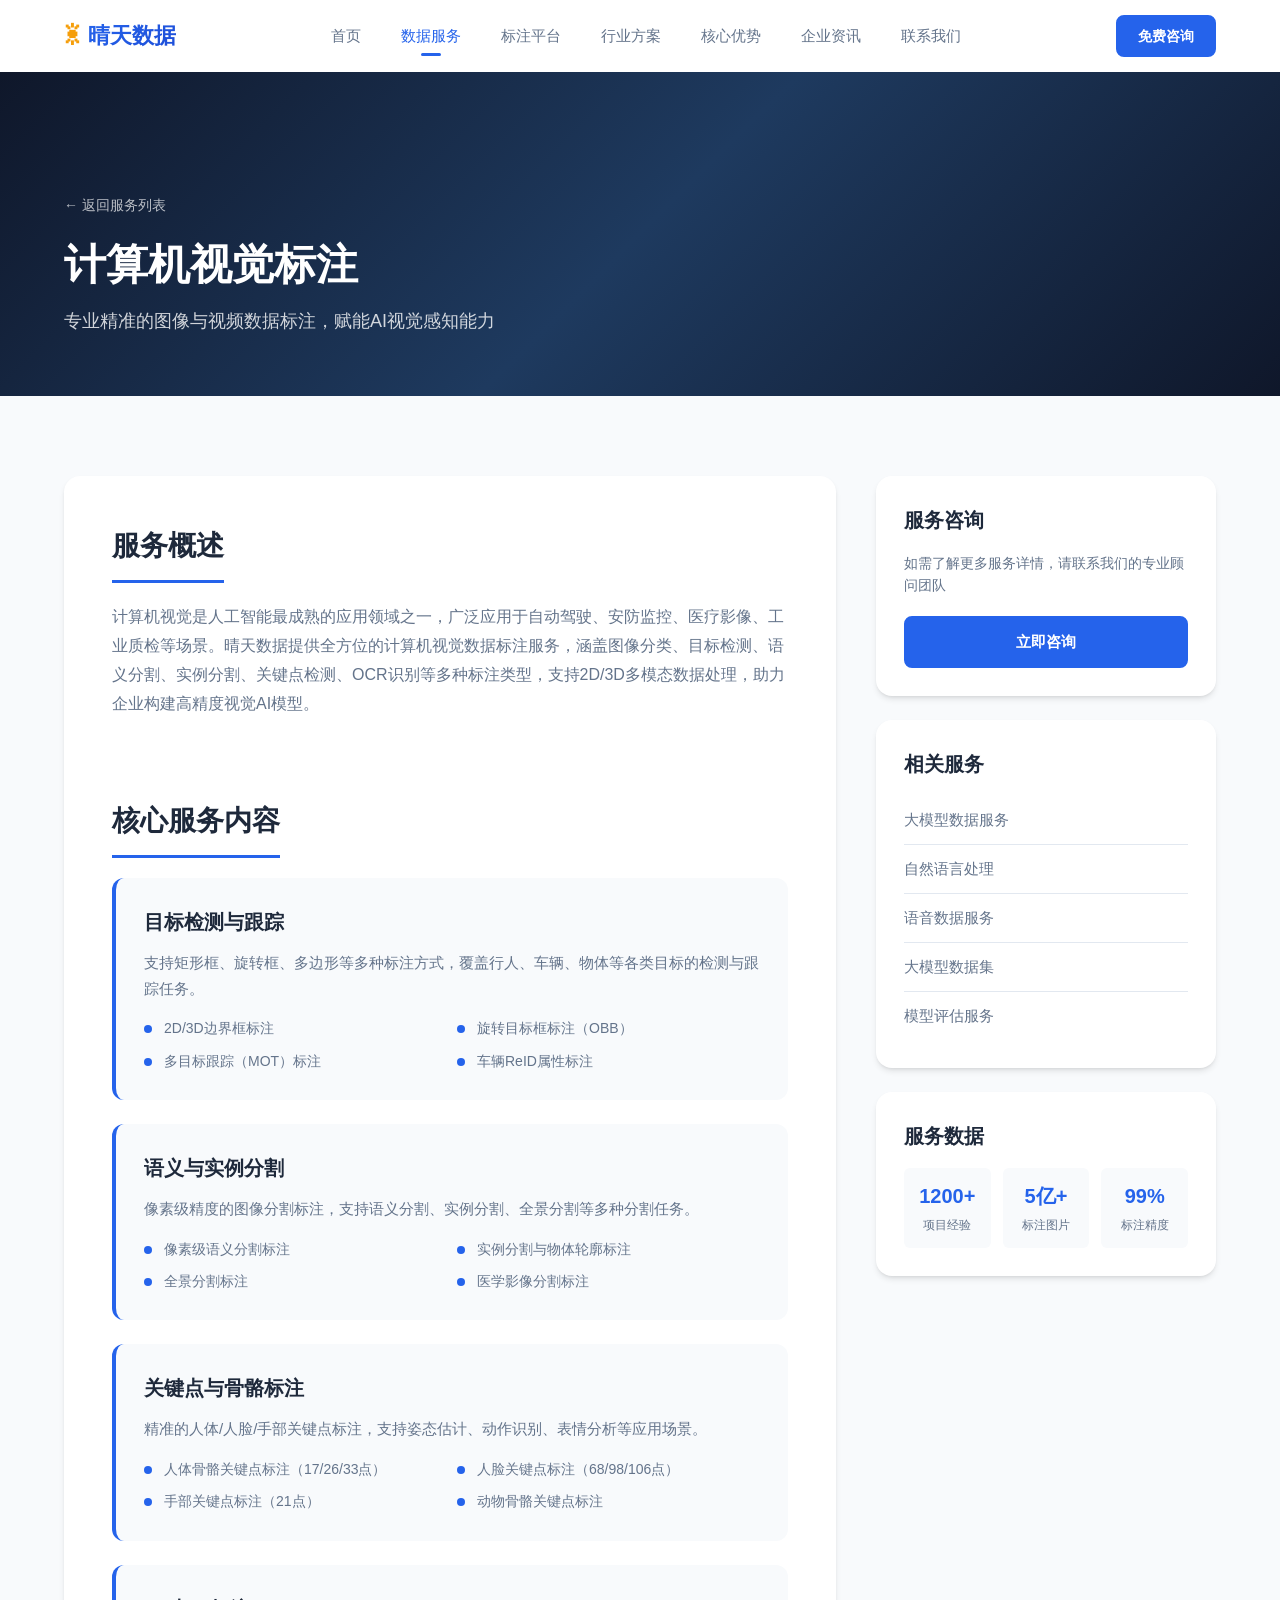
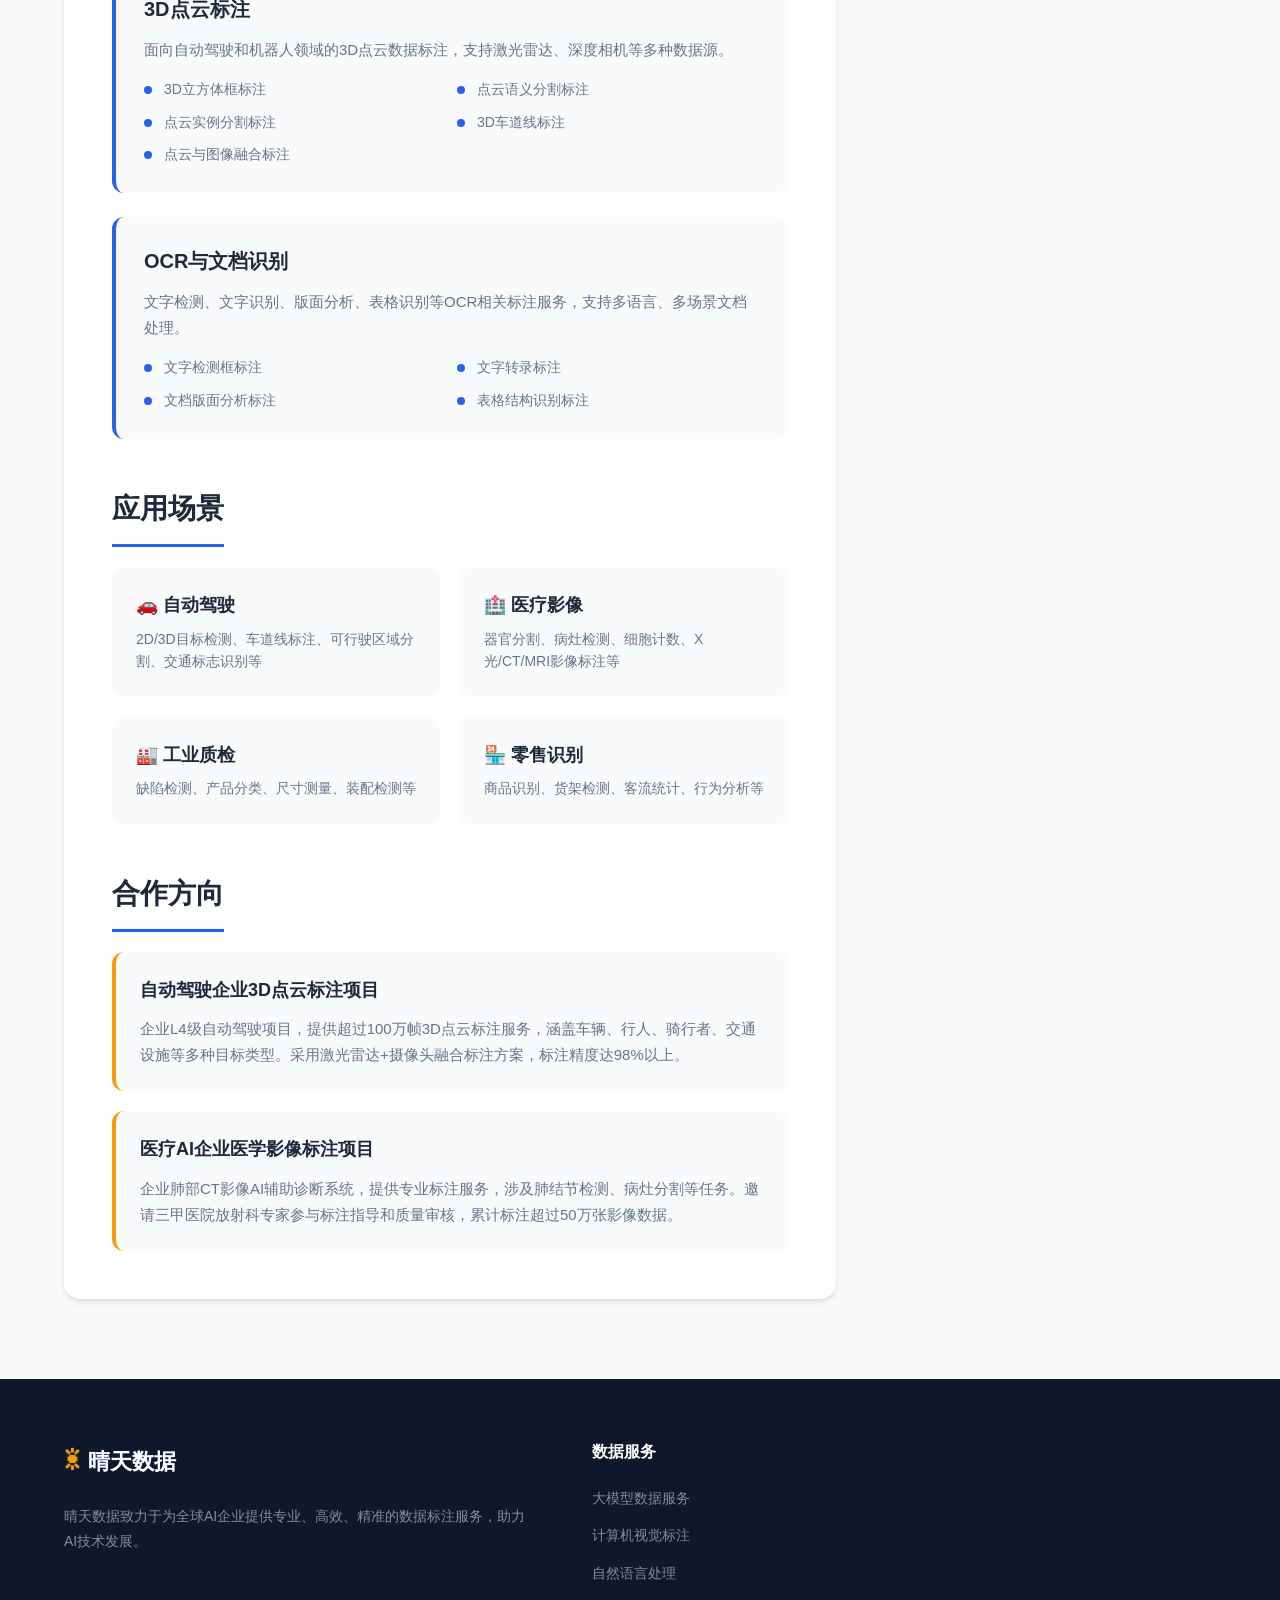
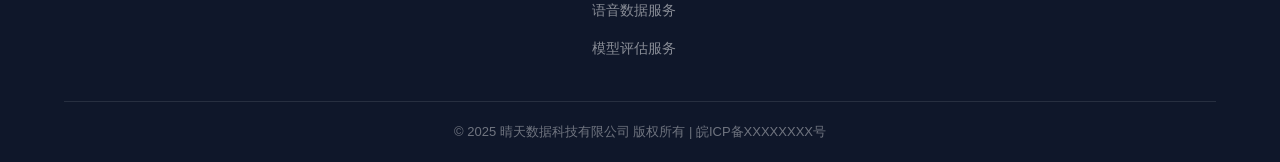
==== commit 667b5a1b: "xq" ====
--- a/detail-cv.html
+++ b/detail-cv.html
@@ -129,15 +129,15 @@
                         </div>
                     </div>
 
-                    <h2>合作案例</h2>
+                    <h2>合作方向</h2>
                     <div class="cases-list">
                         <div class="case-item">
-                            <h4>某头部自动驾驶企业3D点云标注项目</h4>
-                            <p>为该企业L4级自动驾驶项目提供超过100万帧3D点云标注服务，涵盖车辆、行人、骑行者、交通设施等多种目标类型。采用激光雷达+摄像头融合标注方案，标注精度达98%以上。</p>
+                            <h4>自动驾驶企业3D点云标注项目</h4>
+                            <p>企业L4级自动驾驶项目，提供超过100万帧3D点云标注服务，涵盖车辆、行人、骑行者、交通设施等多种目标类型。采用激光雷达+摄像头融合标注方案，标注精度达98%以上。</p>
                         </div>
                         <div class="case-item">
-                            <h4>某医疗AI企业医学影像标注项目</h4>
-                            <p>为该企业的肺部CT影像AI辅助诊断系统提供专业标注服务，涉及肺结节检测、病灶分割等任务。邀请三甲医院放射科专家参与标注指导和质量审核，累计标注超过50万张影像数据。</p>
+                            <h4>医疗AI企业医学影像标注项目</h4>
+                            <p>企业肺部CT影像AI辅助诊断系统，提供专业标注服务，涉及肺结节检测、病灶分割等任务。邀请三甲医院放射科专家参与标注指导和质量审核，累计标注超过50万张影像数据。</p>
                         </div>
                     </div>
                 </div>
--- a/css/style.css
+++ b/css/style.css
@@ -387,6 +387,72 @@
     50% { transform: rotate(45deg) translateY(8px); }
 }
 
+.partner-section {
+    margin-top: 60px;
+    padding-top: 60px;
+    border-top: 1px solid var(--border);
+}
+
+.partner-content {
+    display: flex;
+    align-items: center;
+    justify-content: center;
+    gap: 60px;
+    background: linear-gradient(135deg, var(--primary-50) 0%, var(--bg-light) 100%);
+    border-radius: var(--radius-lg);
+    padding: 40px 60px;
+}
+
+.partner-info {
+    text-align: left;
+    max-width: 400px;
+}
+
+.partner-info h3 {
+    font-size: 28px;
+    font-weight: 700;
+    color: var(--text);
+    margin-bottom: 16px;
+}
+
+.partner-info p {
+    font-size: 16px;
+    color: var(--text-light);
+    line-height: 1.8;
+}
+
+.partner-qr {
+    display: flex;
+    flex-direction: column;
+    align-items: center;
+    gap: 12px;
+}
+
+.partner-qr img {
+    border-radius: var(--radius-md);
+    box-shadow: var(--shadow-md);
+    background: #fff;
+    padding: 12px;
+}
+
+.qr-label {
+    font-size: 14px;
+    color: var(--primary);
+    font-weight: 600;
+}
+
+@media (max-width: 768px) {
+    .partner-content {
+        flex-direction: column;
+        gap: 30px;
+        padding: 30px 24px;
+    }
+
+    .partner-info {
+        text-align: center;
+    }
+}
+
 .services {
     background: var(--bg-light);
 }
@@ -1036,6 +1102,13 @@
     display: flex;
     align-items: center;
     justify-content: center;
+    overflow: hidden;
+}
+
+.news-img {
+    width: 100%;
+    height: 100%;
+    object-fit: cover;
 }
 
 .news-placeholder {
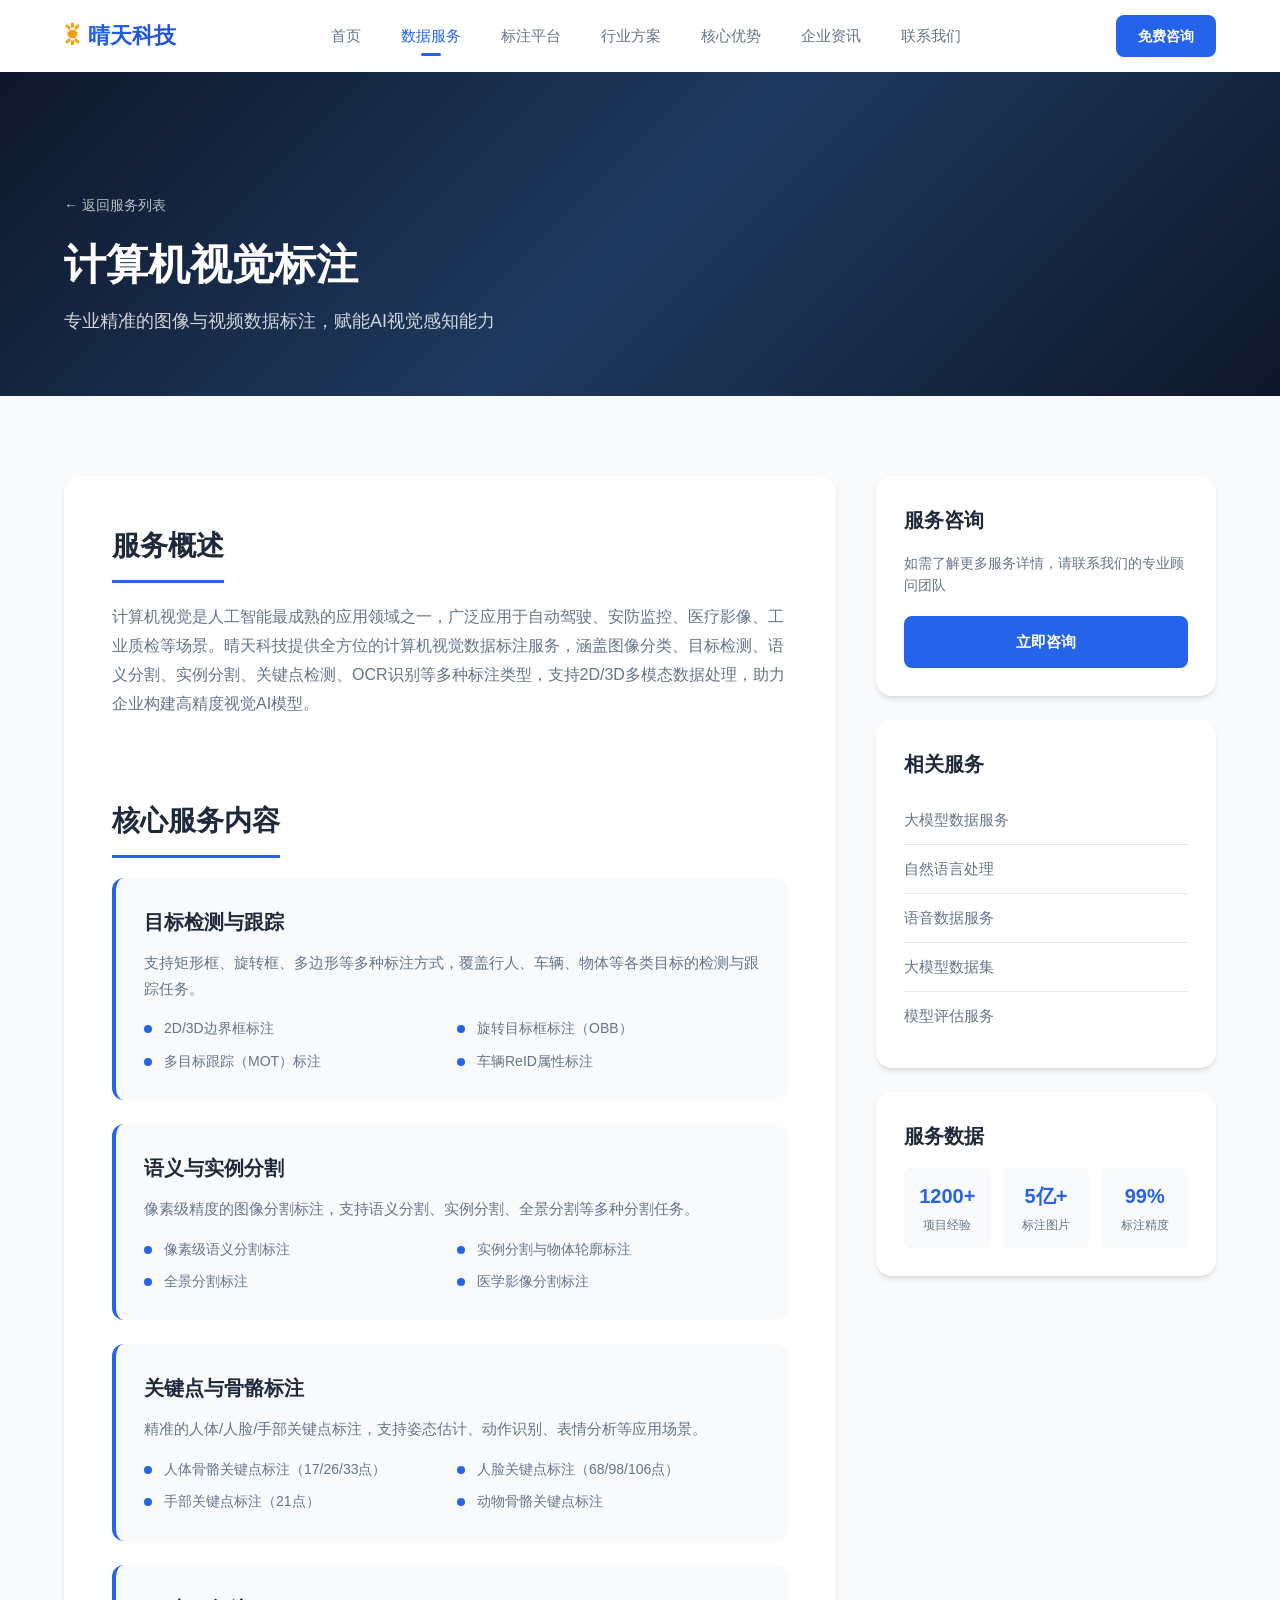
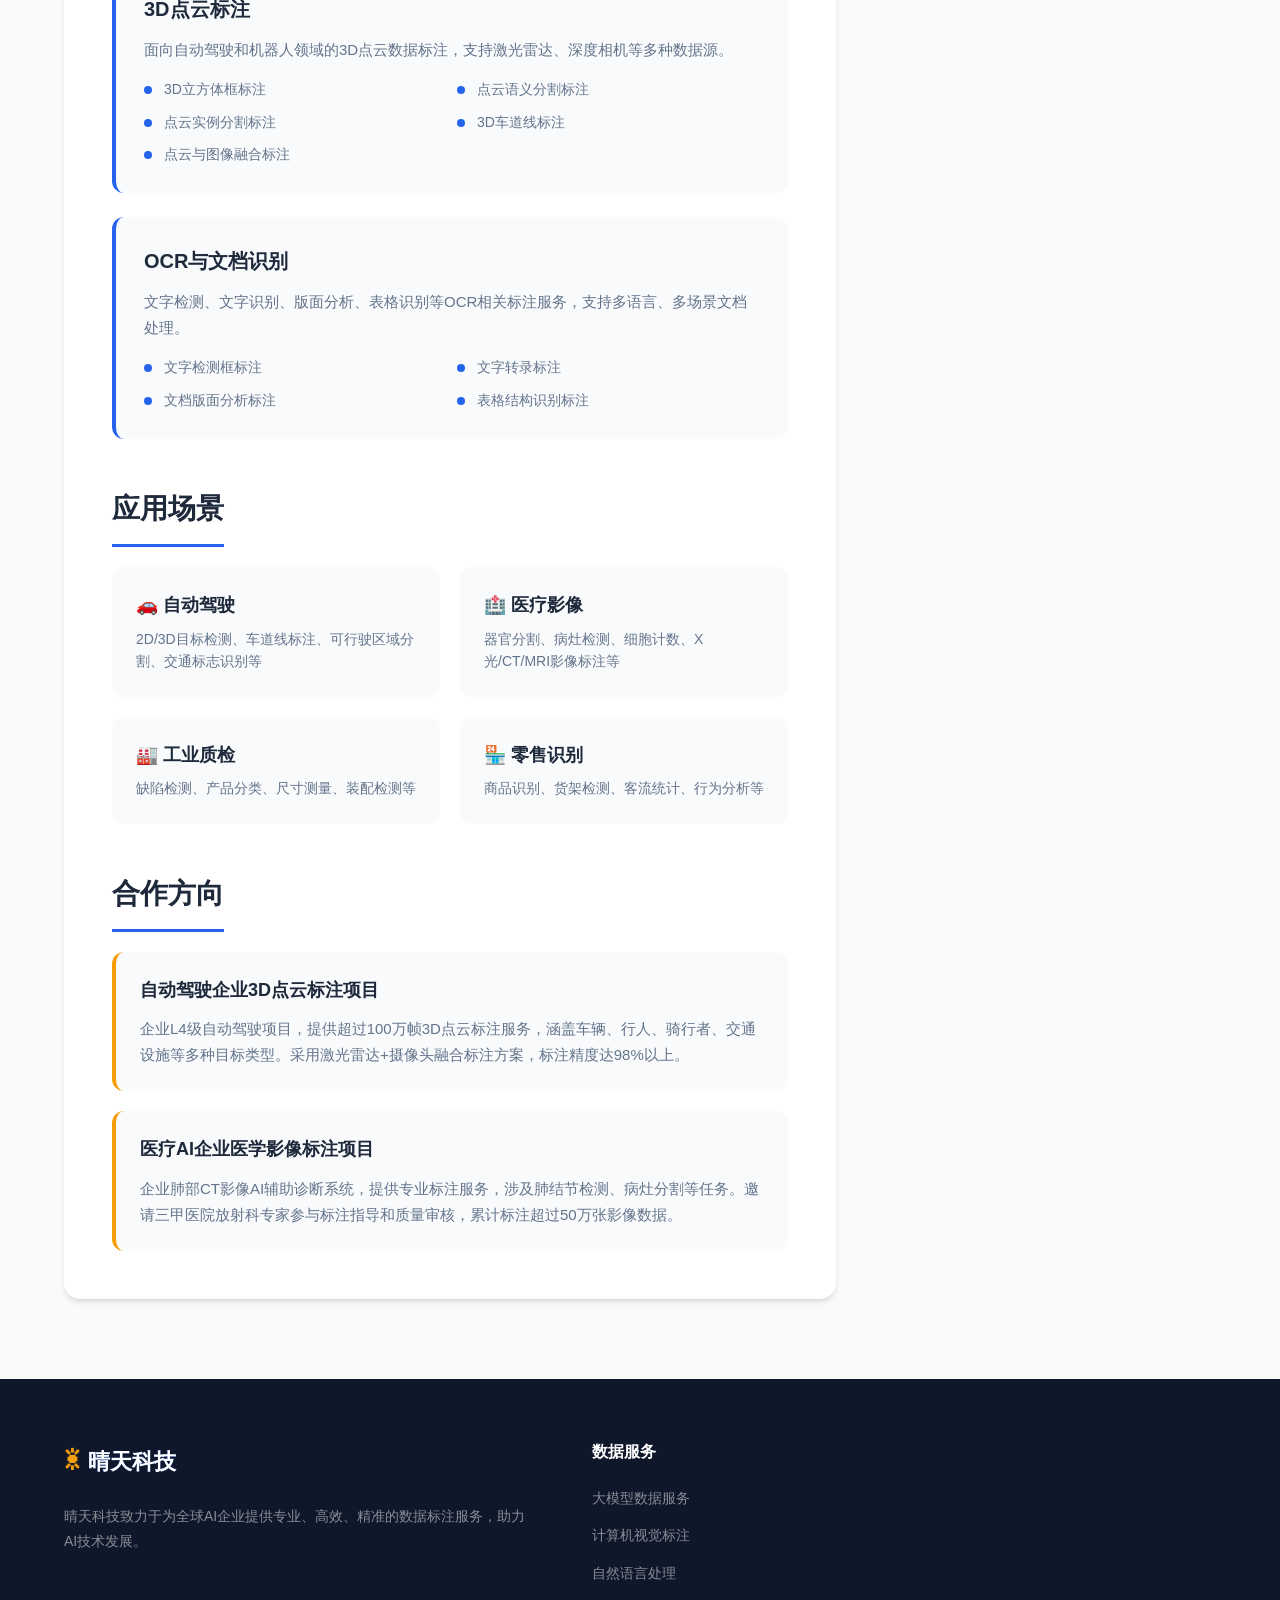
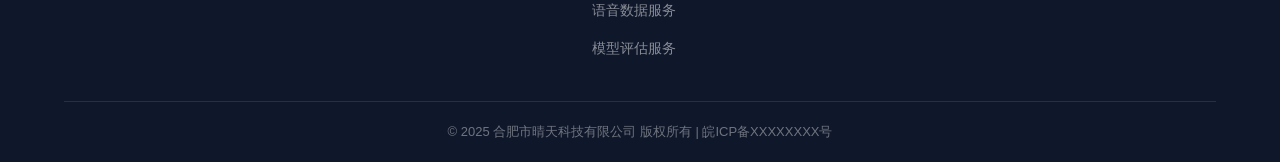
==== commit 8744ae1f: "修改名称" ====
--- a/detail-cv.html
+++ b/detail-cv.html
@@ -3,7 +3,7 @@
 <head>
     <meta charset="UTF-8">
     <meta name="viewport" content="width=device-width, initial-scale=1.0">
-    <title>计算机视觉标注 - 晴天数据</title>
+    <title>计算机视觉标注 - 晴天科技</title>
     <link rel="stylesheet" href="css/style.css">
     <link rel="stylesheet" href="css/detail.css">
     <link rel="icon" href="data:image/svg+xml,<svg xmlns='http://www.w3.org/2000/svg' viewBox='0 0 100 100'><text y='.9em' font-size='90'>☀</text></svg>">
@@ -14,7 +14,7 @@
             <div class="header-inner">
                 <a href="index.html" class="logo">
                     <span class="logo-icon">☀</span>
-                    <span class="logo-text">晴天数据</span>
+                    <span class="logo-text">晴天科技</span>
                 </a>
                 <nav class="nav" id="mainNav">
                     <a href="index.html" class="nav-link">首页</a>
@@ -52,7 +52,7 @@
             <div class="detail-grid">
                 <div class="detail-main">
                     <h2>服务概述</h2>
-                    <p>计算机视觉是人工智能最成熟的应用领域之一，广泛应用于自动驾驶、安防监控、医疗影像、工业质检等场景。晴天数据提供全方位的计算机视觉数据标注服务，涵盖图像分类、目标检测、语义分割、实例分割、关键点检测、OCR识别等多种标注类型，支持2D/3D多模态数据处理，助力企业构建高精度视觉AI模型。</p>
+                    <p>计算机视觉是人工智能最成熟的应用领域之一，广泛应用于自动驾驶、安防监控、医疗影像、工业质检等场景。晴天科技提供全方位的计算机视觉数据标注服务，涵盖图像分类、目标检测、语义分割、实例分割、关键点检测、OCR识别等多种标注类型，支持2D/3D多模态数据处理，助力企业构建高精度视觉AI模型。</p>
 
                     <h2>核心服务内容</h2>
                     <div class="service-modules">
@@ -185,9 +185,9 @@
                 <div class="footer-brand">
                     <a href="index.html" class="logo">
                         <span class="logo-icon">☀</span>
-                        <span class="logo-text">晴天数据</span>
+                        <span class="logo-text">晴天科技</span>
                     </a>
-                    <p class="footer-desc">晴天数据致力于为全球AI企业提供专业、高效、精准的数据标注服务，助力AI技术发展。</p>
+                    <p class="footer-desc">晴天科技致力于为全球AI企业提供专业、高效、精准的数据标注服务，助力AI技术发展。</p>
                 </div>
                 <div class="footer-links">
                     <div class="footer-col">
@@ -203,7 +203,7 @@
                 </div>
             </div>
             <div class="footer-bottom">
-                <p>© 2025 晴天数据科技有限公司 版权所有 | 皖ICP备XXXXXXXX号</p>
+                <p>© 2025 合肥市晴天科技有限公司 版权所有 | 皖ICP备XXXXXXXX号</p>
             </div>
         </div>
     </footer>
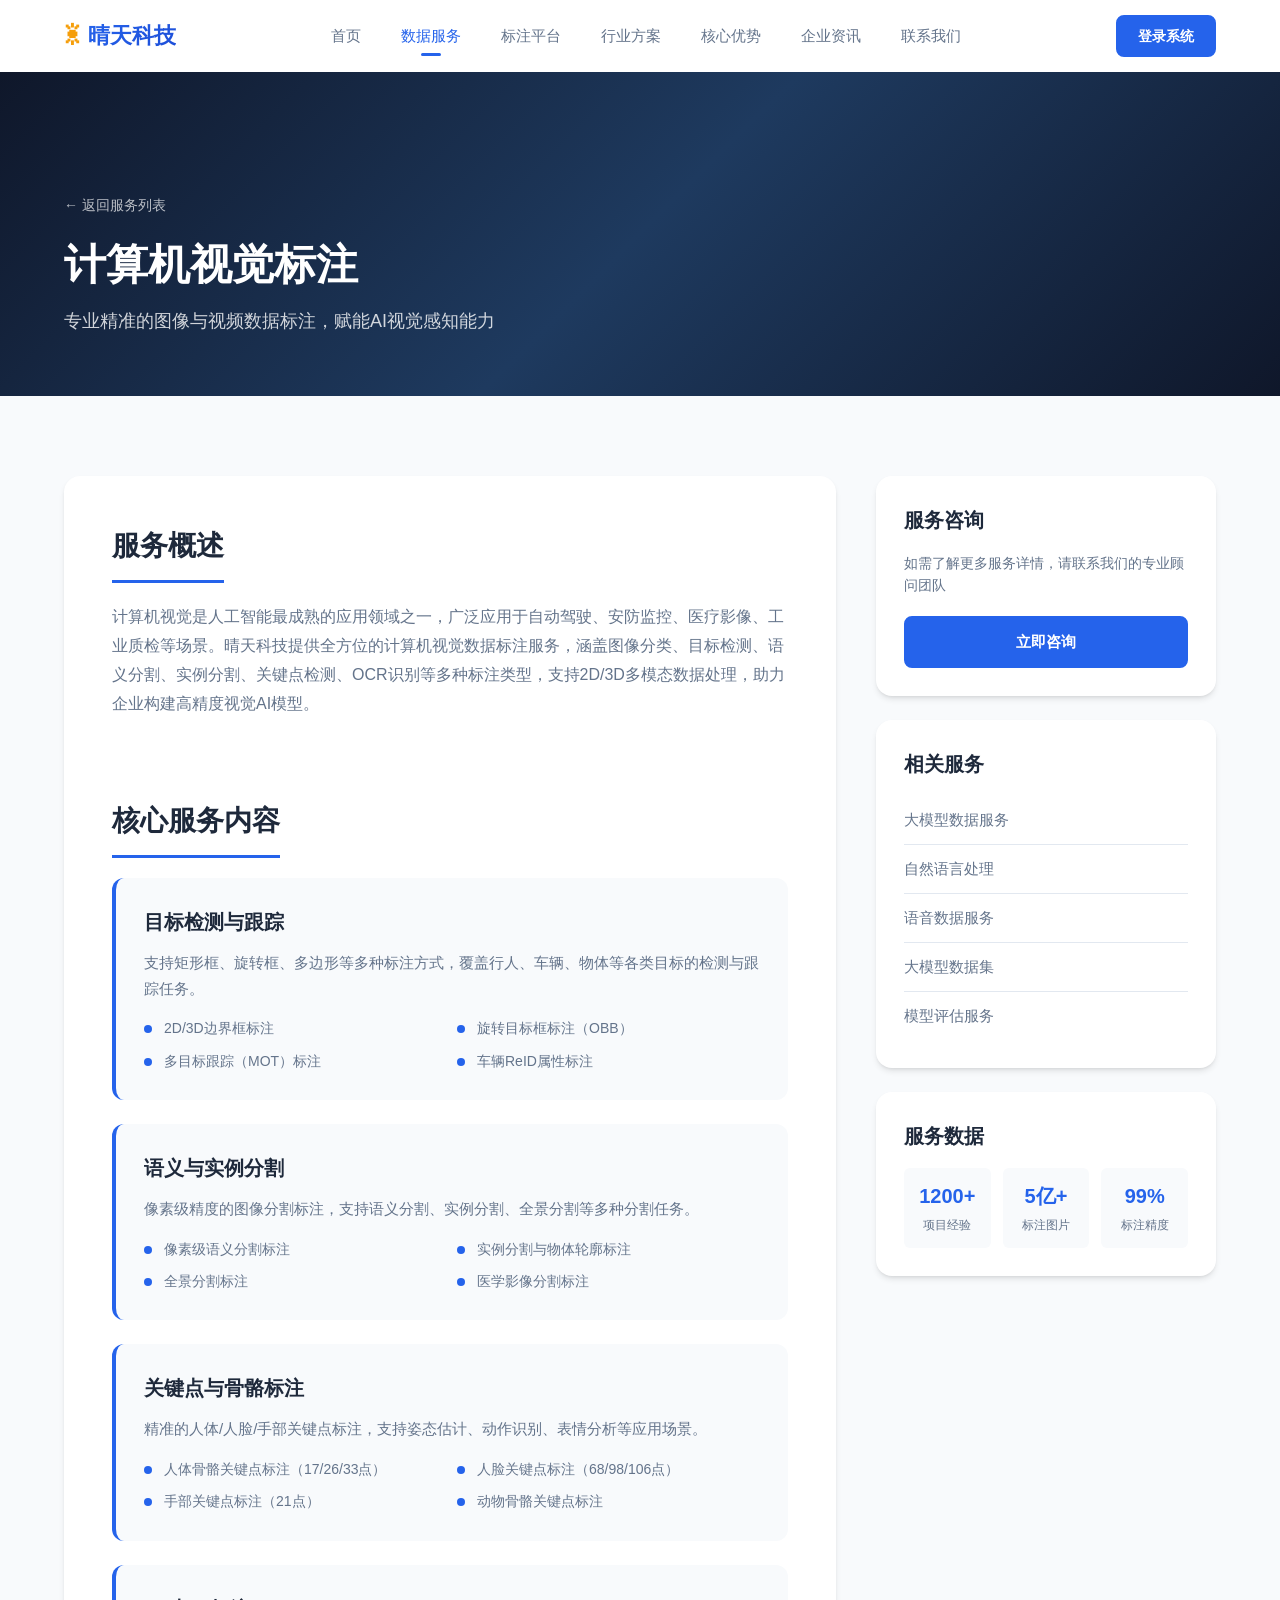
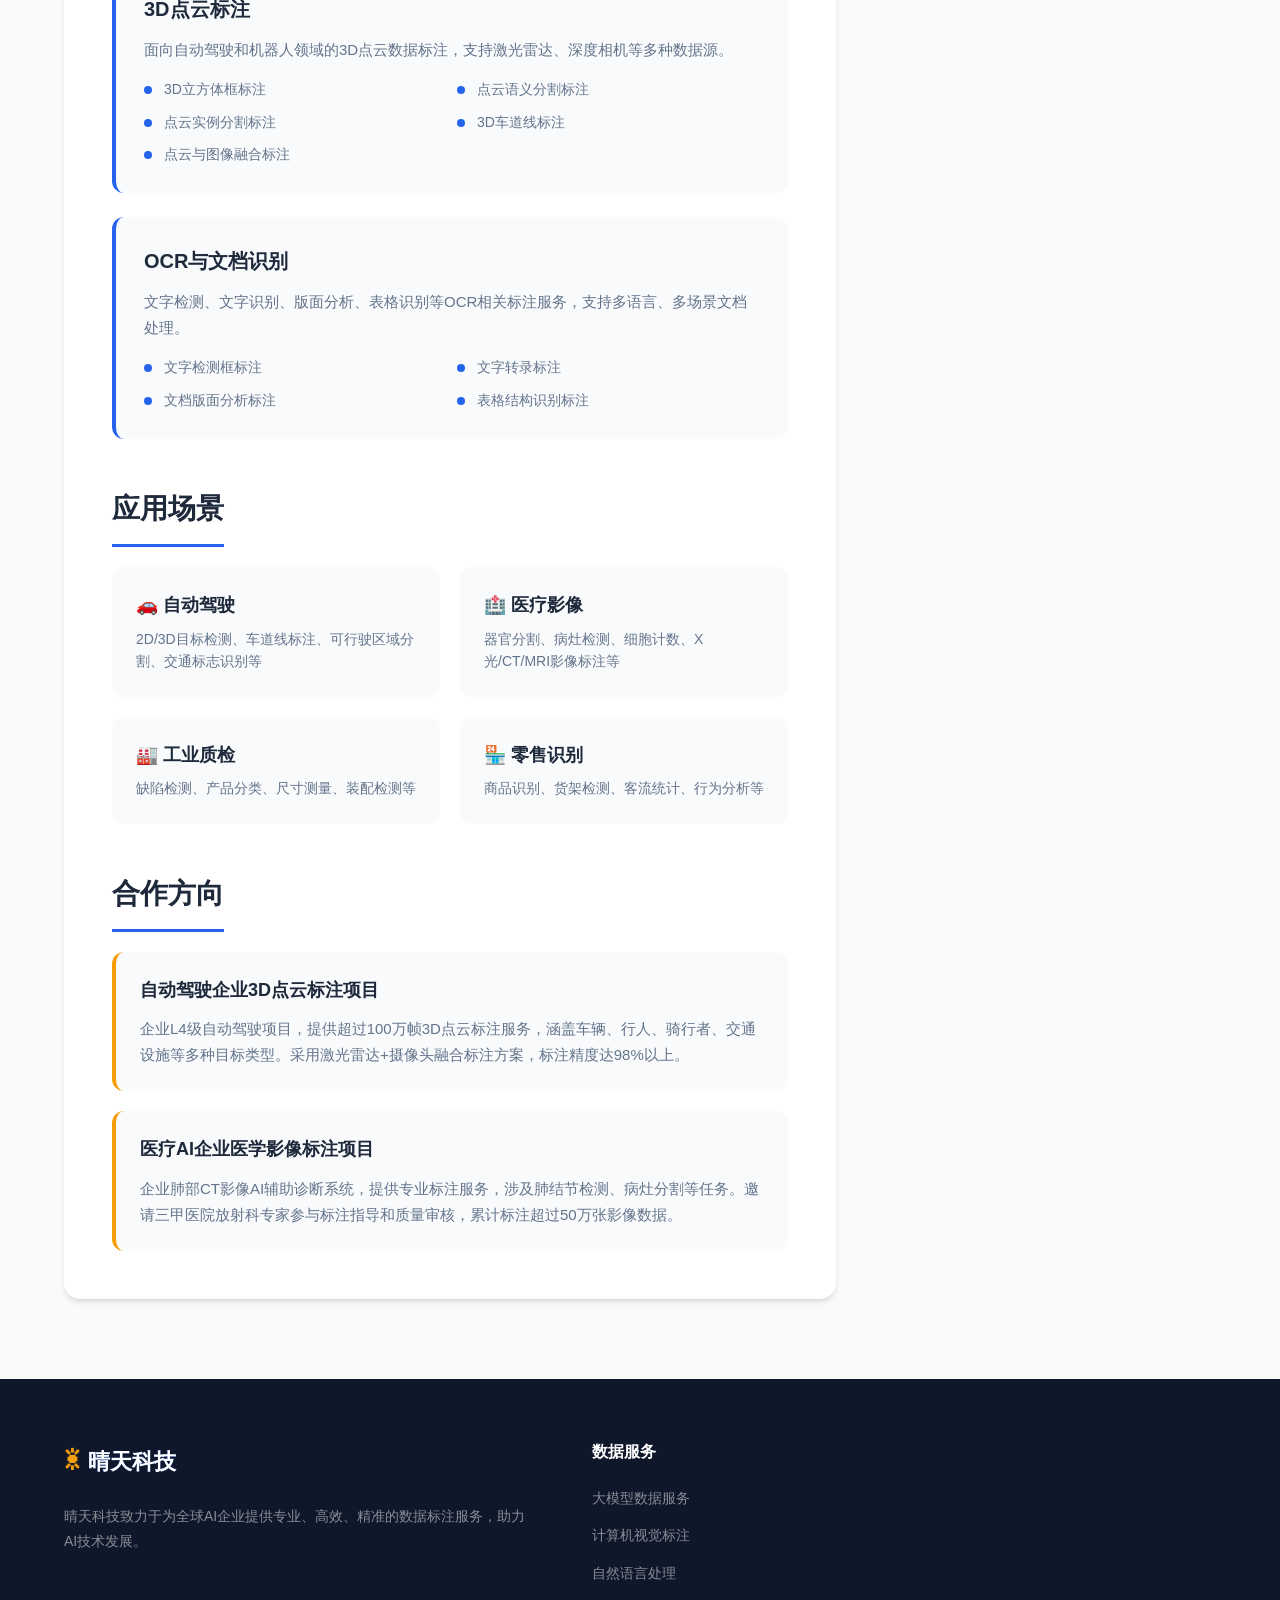
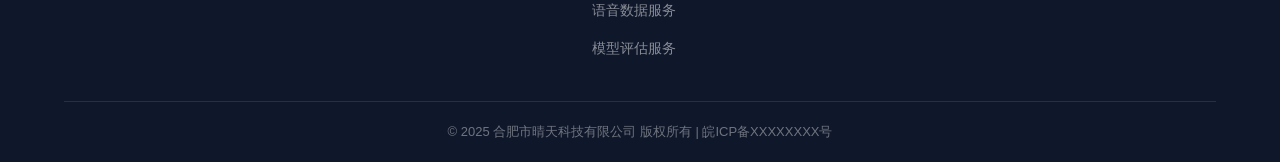
==== commit 2ef2bf24: "二维码，跳转" ====
--- a/detail-cv.html
+++ b/detail-cv.html
@@ -26,7 +26,7 @@
                     <a href="index.html#contact" class="nav-link">联系我们</a>
                 </nav>
                 <div class="header-right">
-                    <a href="index.html#contact" class="btn btn-primary btn-sm">免费咨询</a>
+                    <a href="https://console.qingtiankeji.cn" class="btn btn-primary btn-sm">登录系统</a>
                     <button class="menu-toggle" id="menuToggle" aria-label="菜单">
                         <span></span>
                         <span></span>
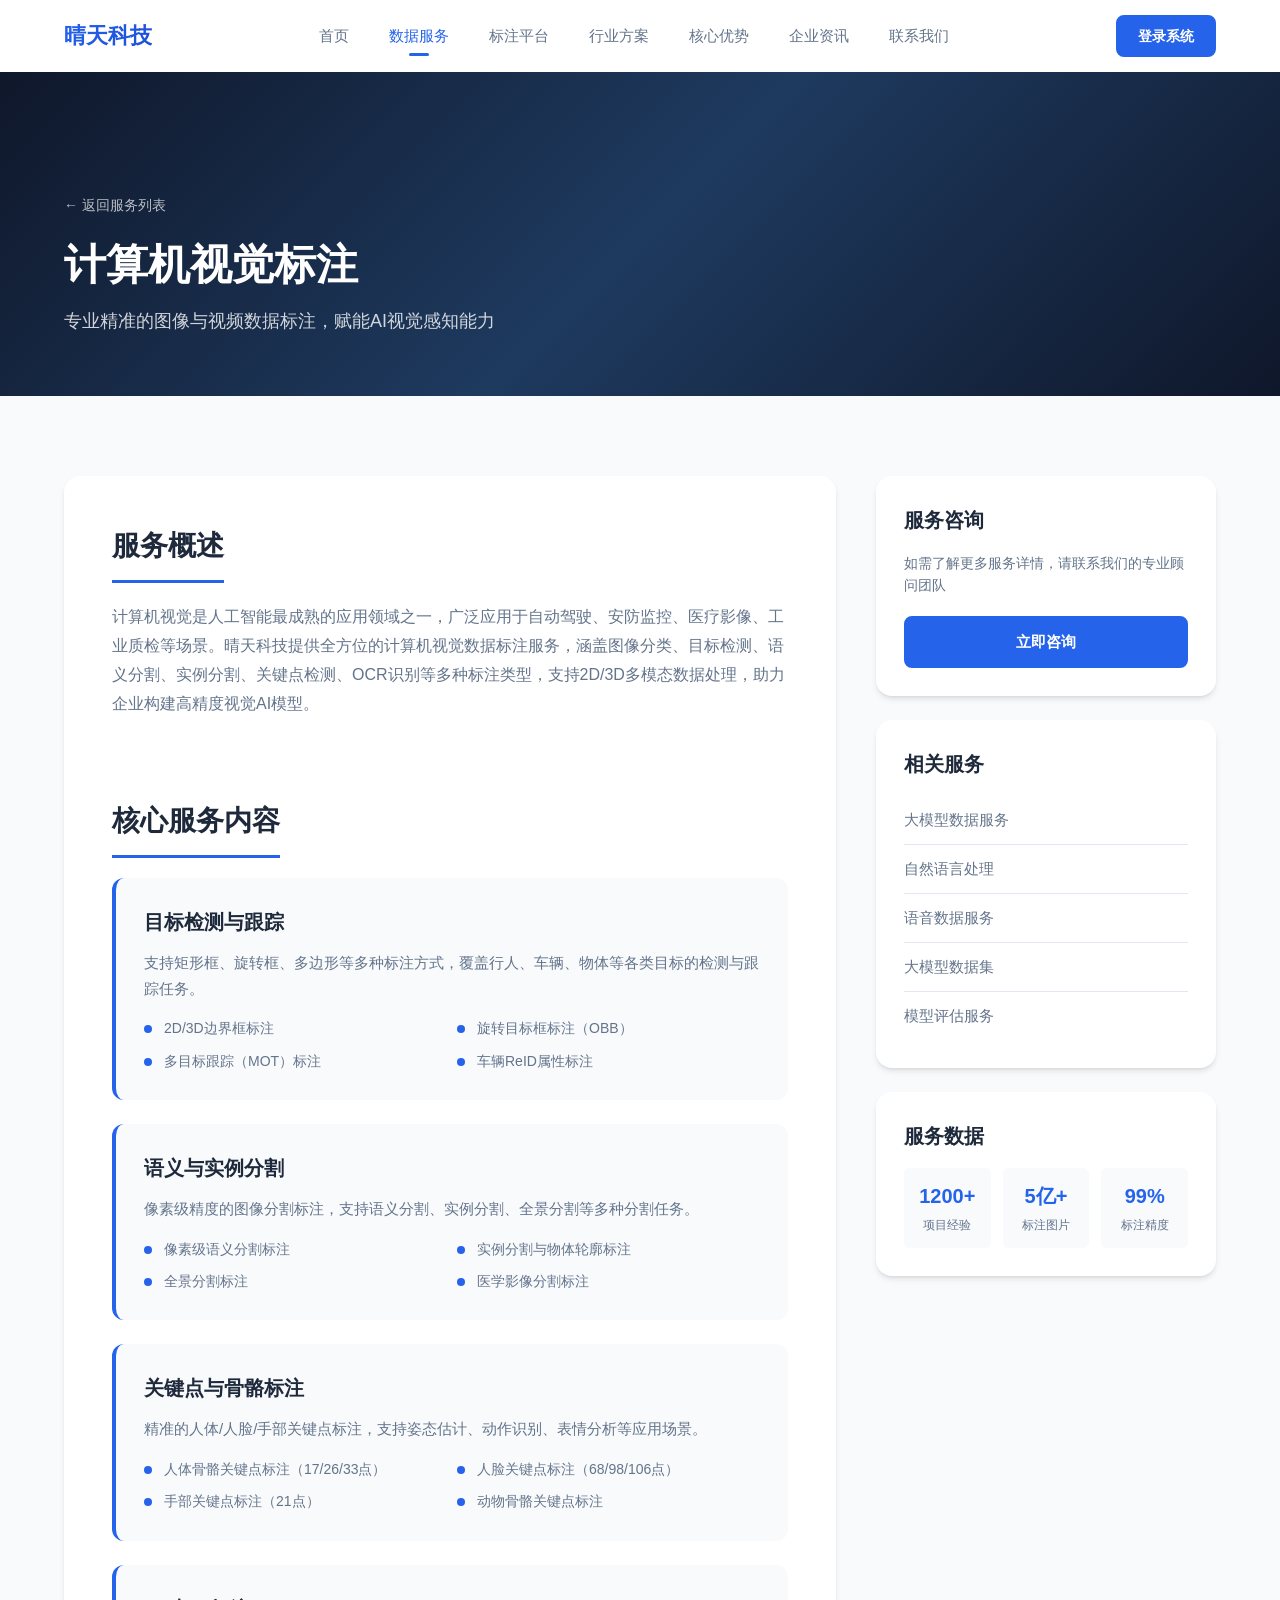
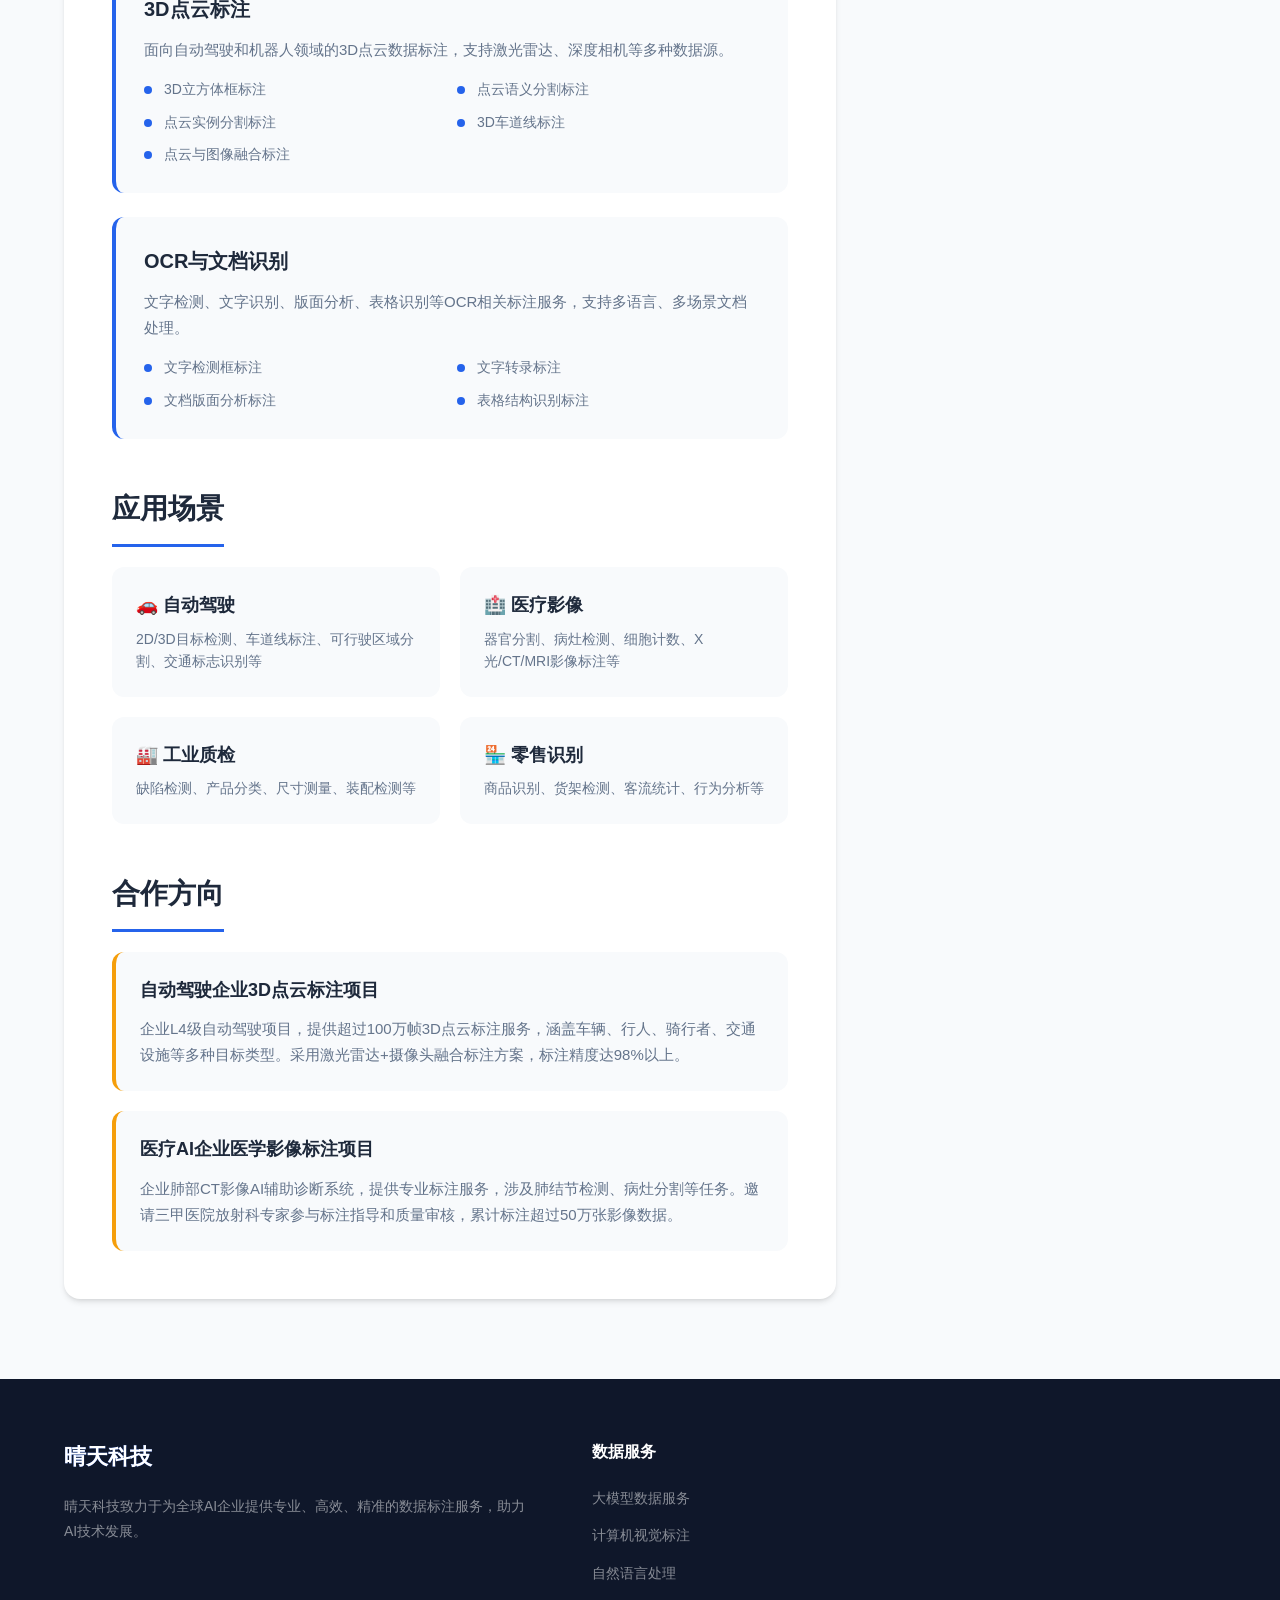
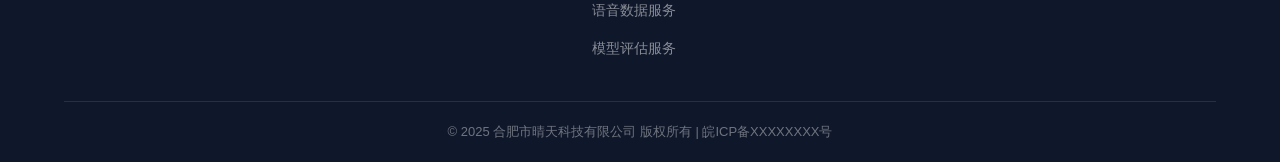
==== commit 5d508712: "去掉小太阳" ====
--- a/detail-cv.html
+++ b/detail-cv.html
@@ -13,7 +13,7 @@
         <div class="container">
             <div class="header-inner">
                 <a href="index.html" class="logo">
-                    <span class="logo-icon">☀</span>
+                    
                     <span class="logo-text">晴天科技</span>
                 </a>
                 <nav class="nav" id="mainNav">
@@ -184,7 +184,7 @@
             <div class="footer-main">
                 <div class="footer-brand">
                     <a href="index.html" class="logo">
-                        <span class="logo-icon">☀</span>
+                        
                         <span class="logo-text">晴天科技</span>
                     </a>
                     <p class="footer-desc">晴天科技致力于为全球AI企业提供专业、高效、精准的数据标注服务，助力AI技术发展。</p>
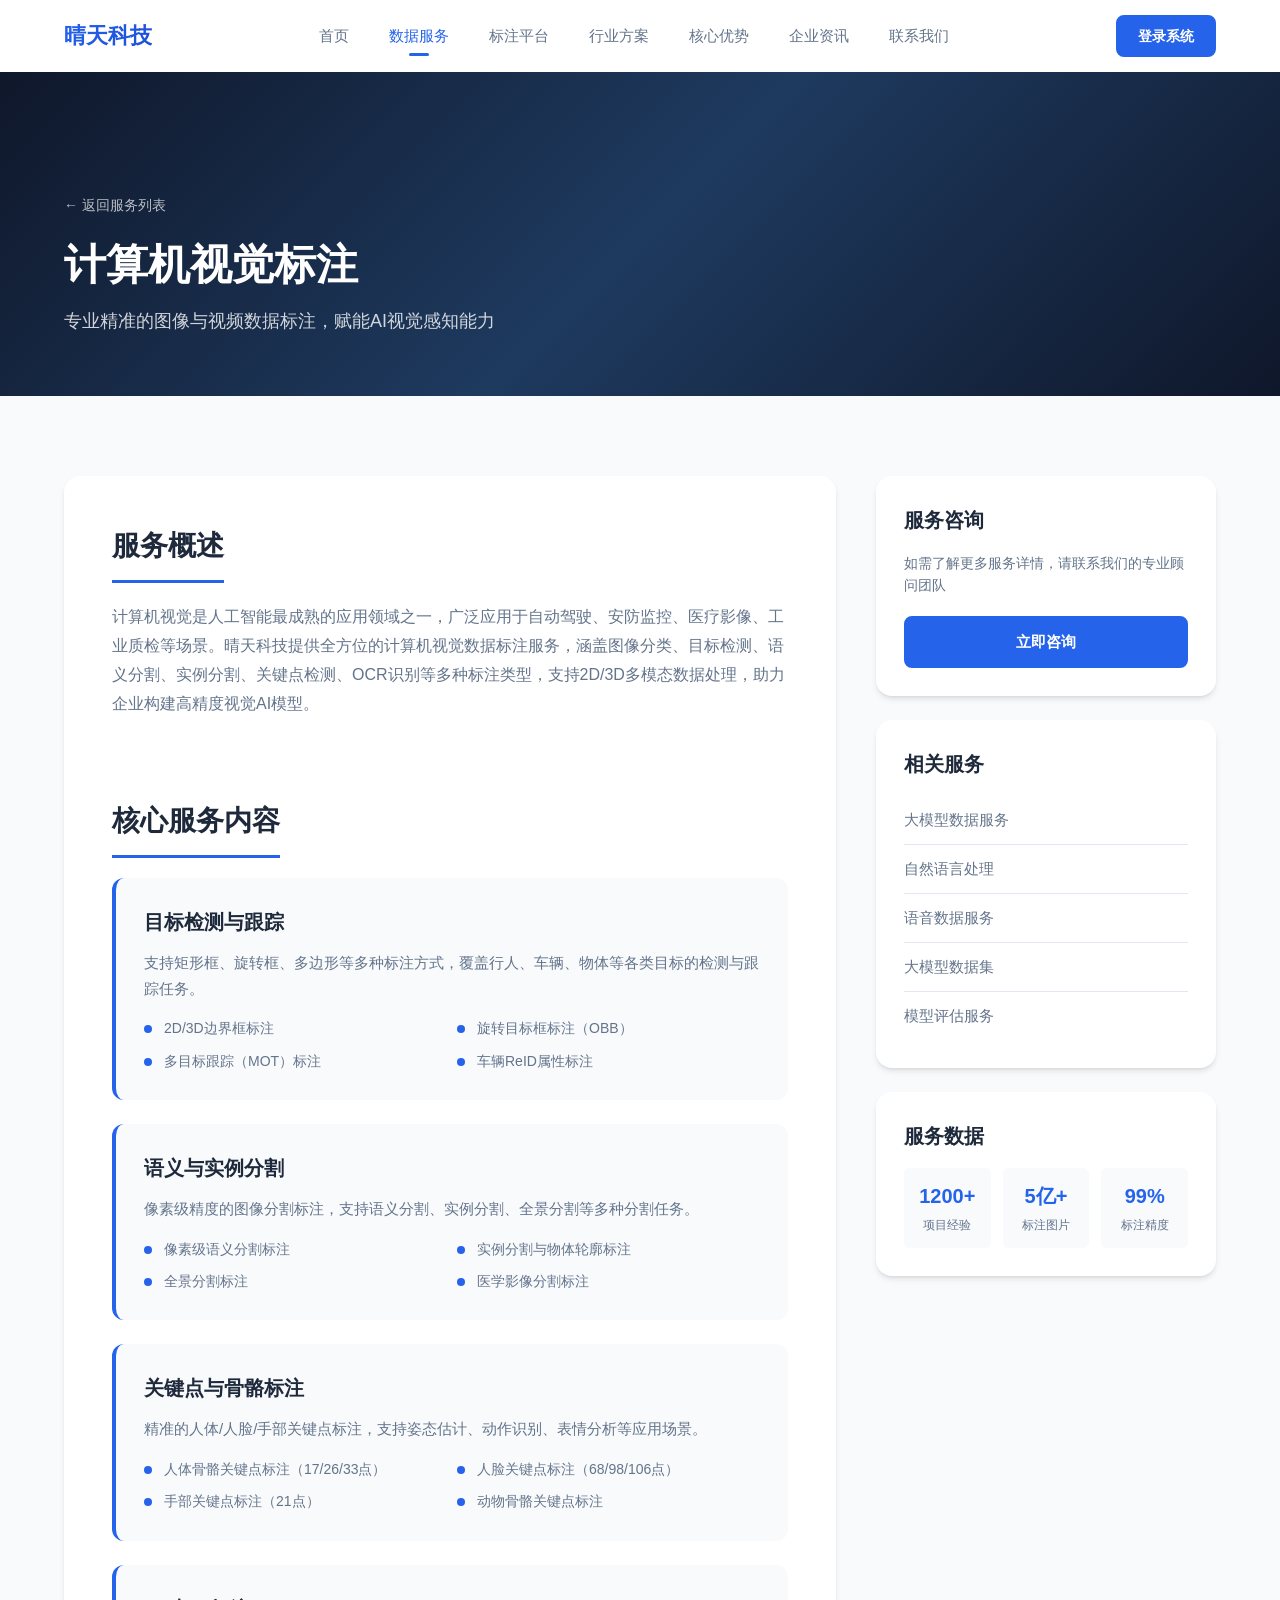
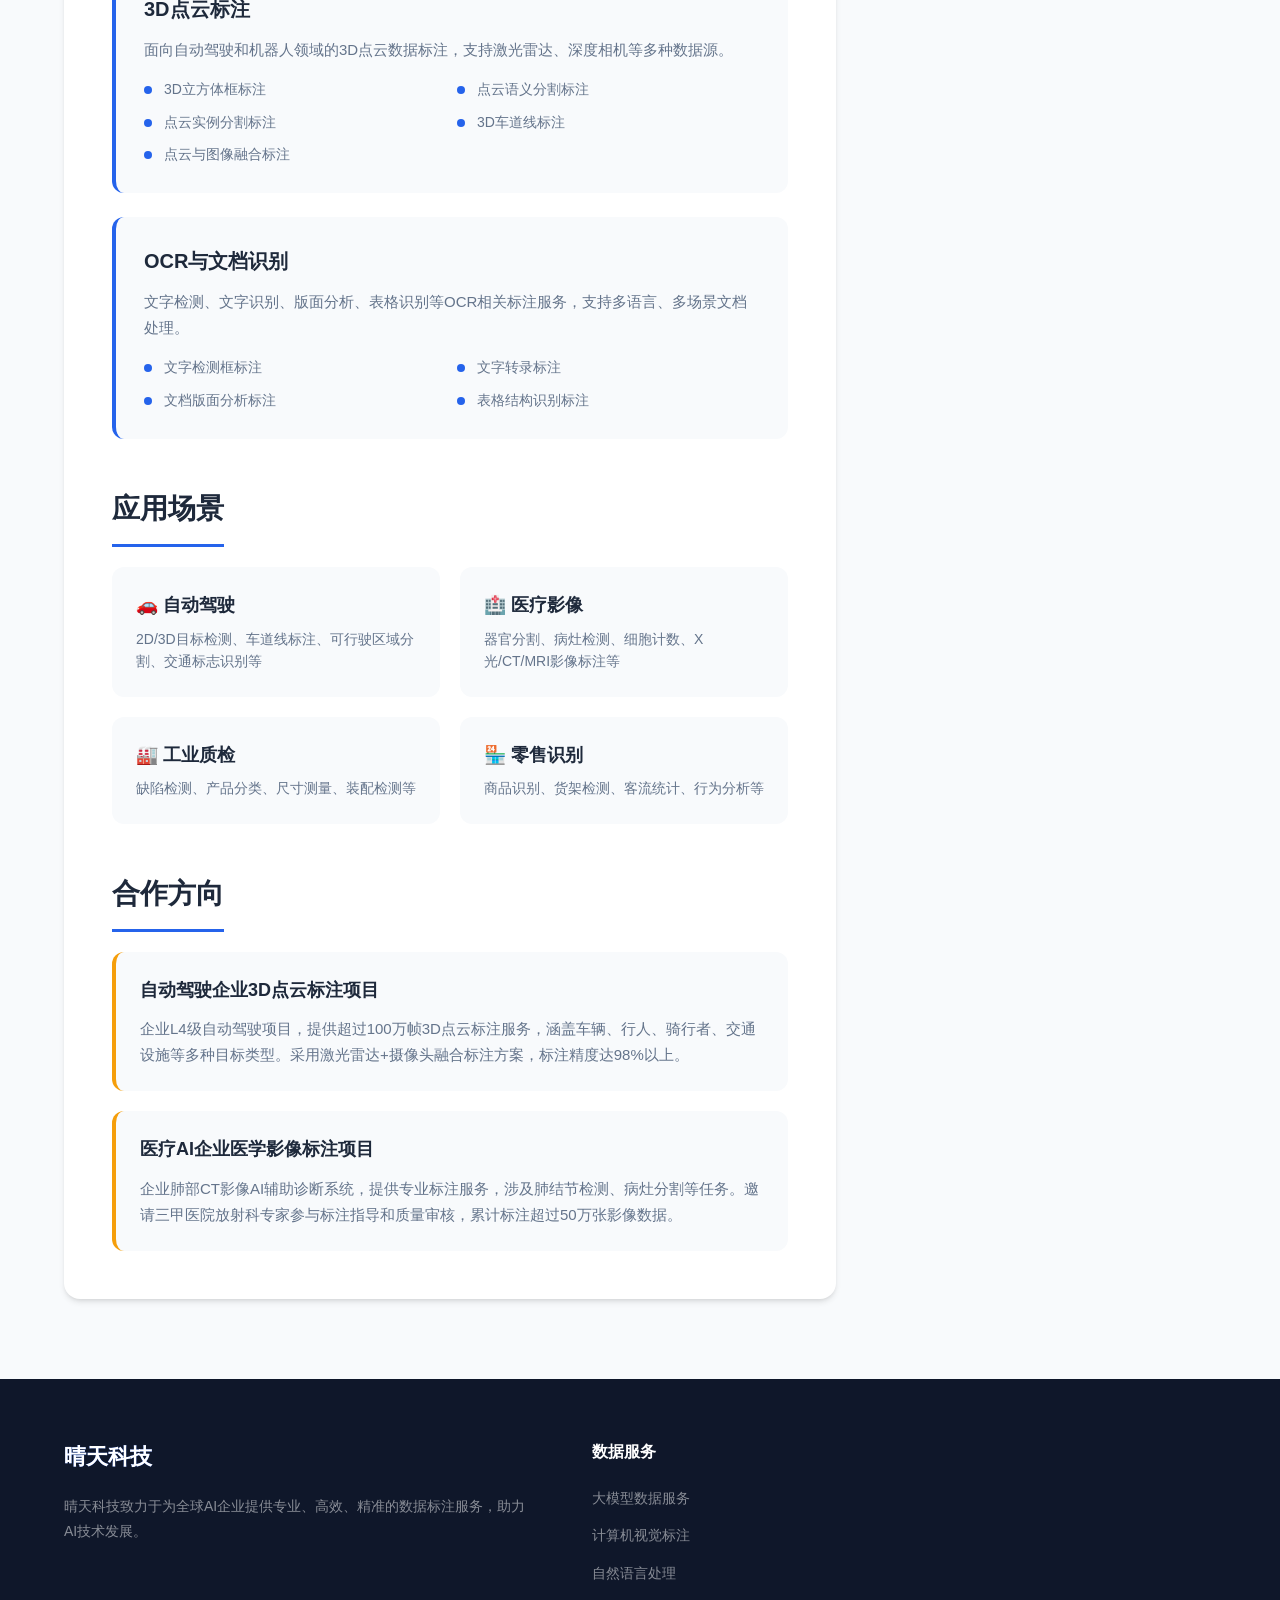
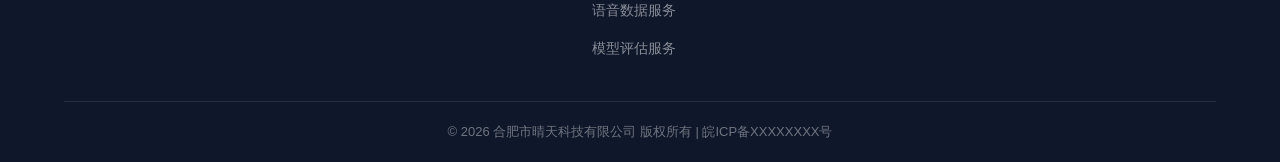
==== commit 22531d65: "1" ====
--- a/detail-cv.html
+++ b/detail-cv.html
@@ -6,7 +6,6 @@
     <title>计算机视觉标注 - 晴天科技</title>
     <link rel="stylesheet" href="css/style.css">
     <link rel="stylesheet" href="css/detail.css">
-    <link rel="icon" href="data:image/svg+xml,<svg xmlns='http://www.w3.org/2000/svg' viewBox='0 0 100 100'><text y='.9em' font-size='90'>☀</text></svg>">
 </head>
 <body>
     <header class="header">
@@ -203,7 +202,7 @@
                 </div>
             </div>
             <div class="footer-bottom">
-                <p>© 2025 合肥市晴天科技有限公司 版权所有 | 皖ICP备XXXXXXXX号</p>
+                <p>© 2026 合肥市晴天科技有限公司 版权所有 | 皖ICP备XXXXXXXX号</p>
             </div>
         </div>
     </footer>
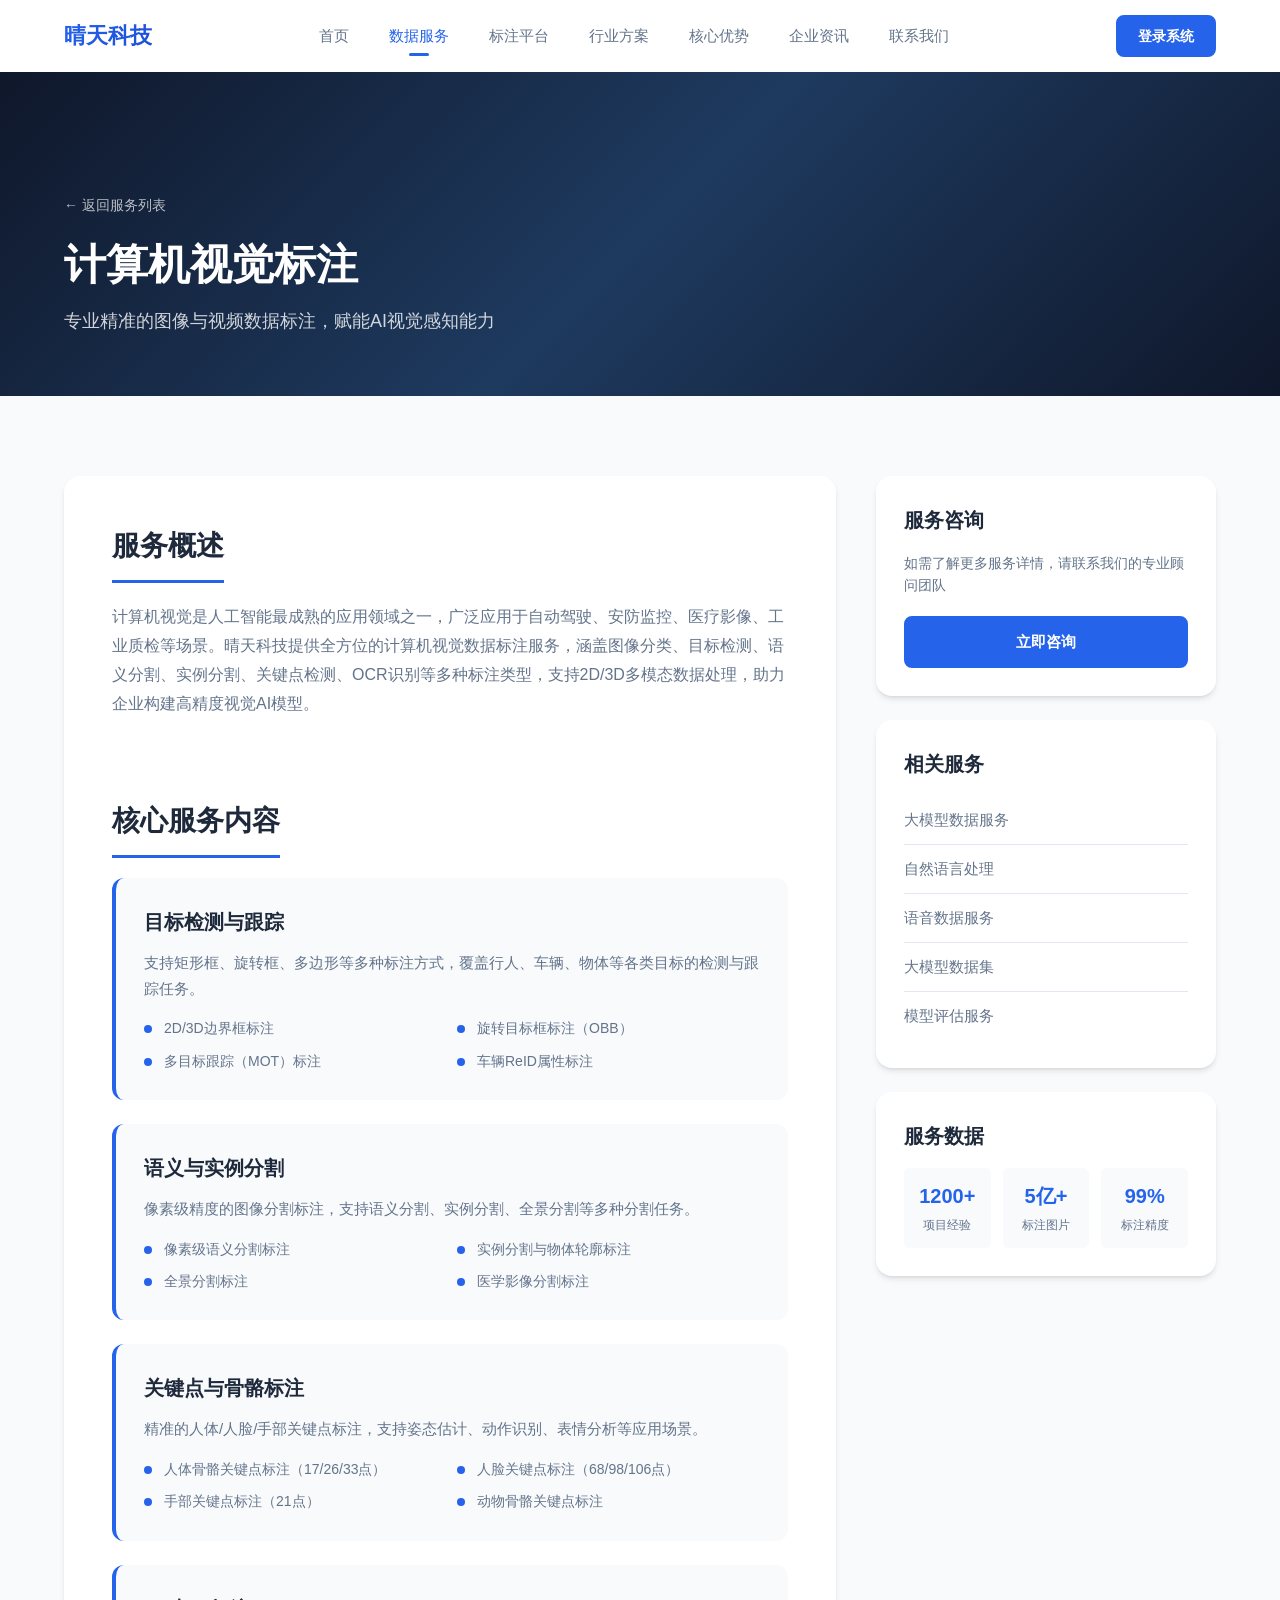
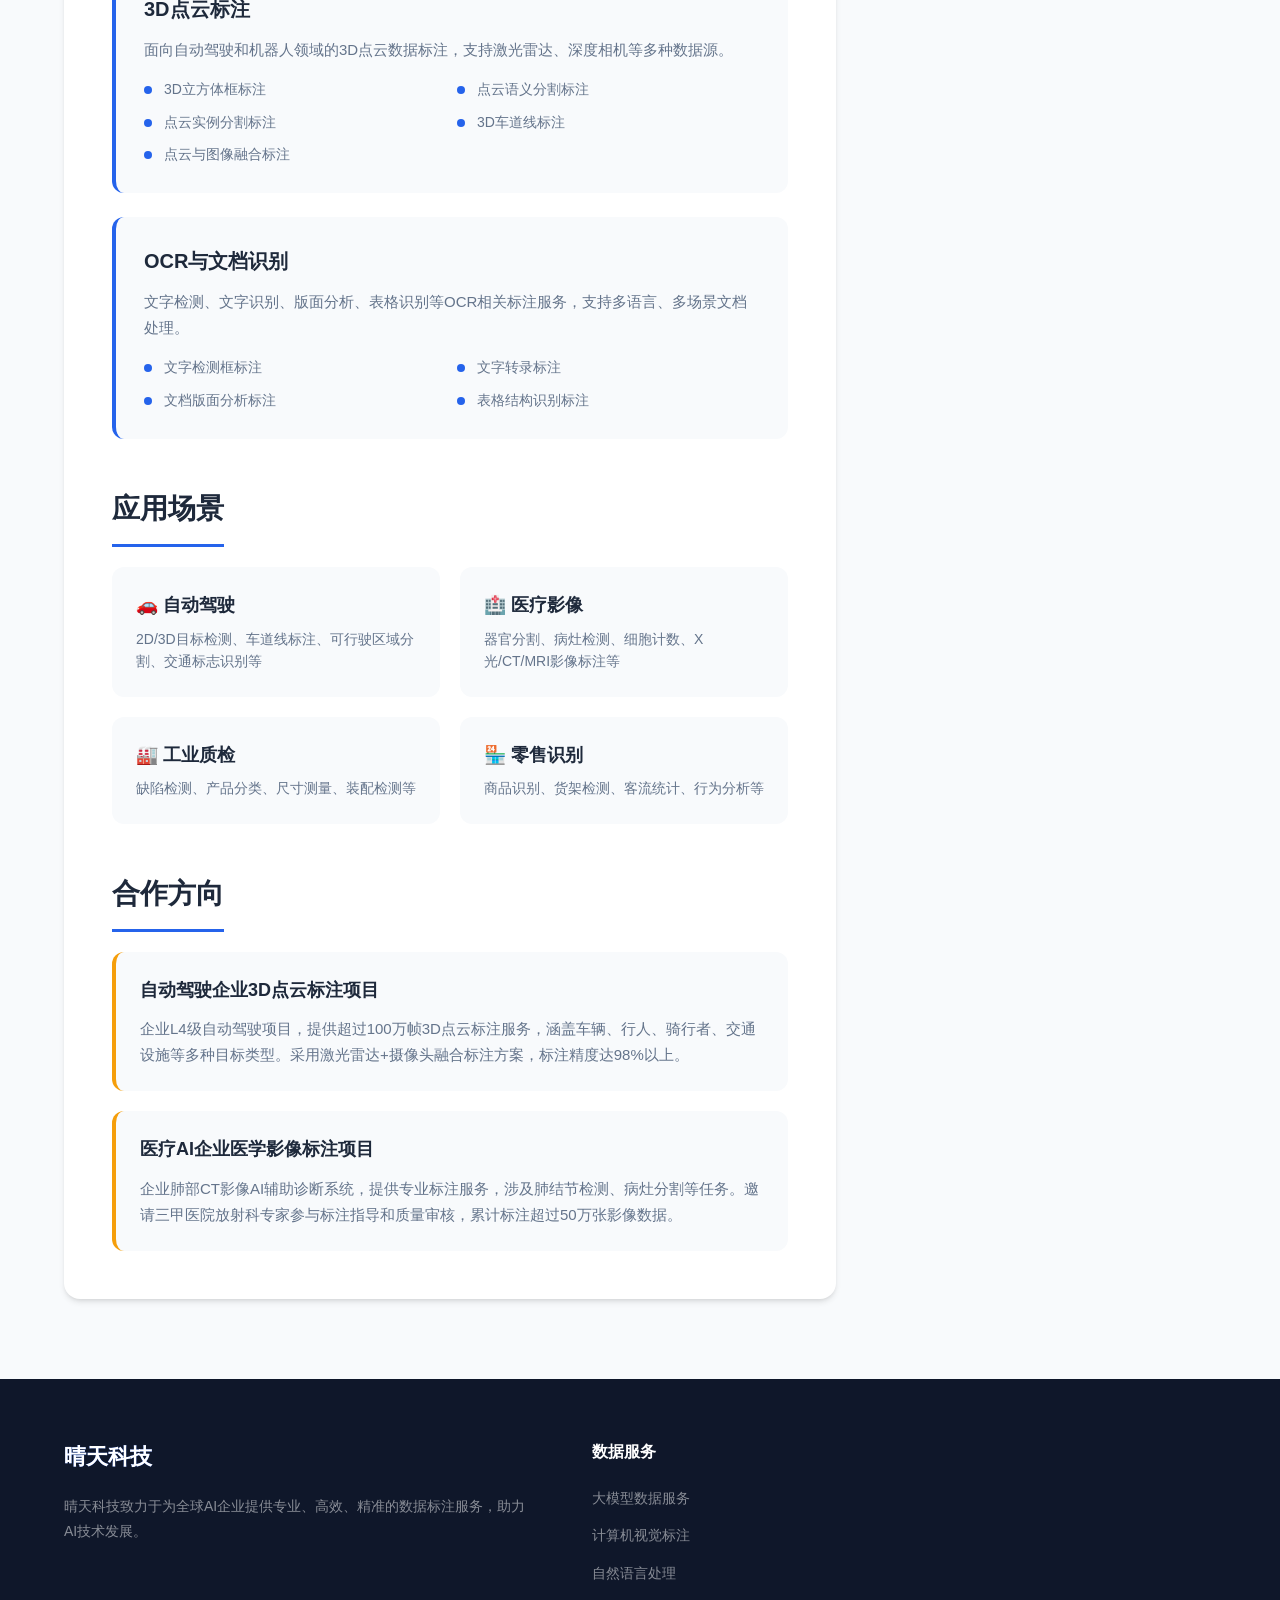
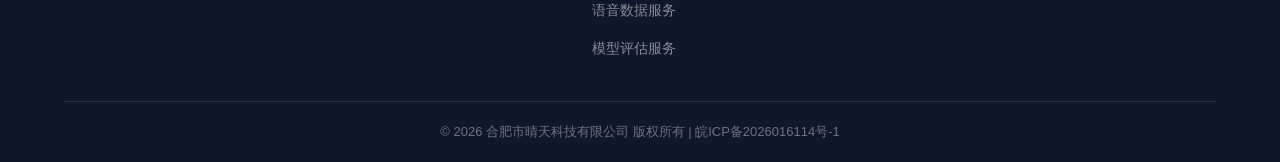
==== commit 1bb5b991: "合肥晴天ICP修改" ====
--- a/detail-cv.html
+++ b/detail-cv.html
@@ -202,7 +202,7 @@
                 </div>
             </div>
             <div class="footer-bottom">
-                <p>© 2026 合肥市晴天科技有限公司 版权所有 | 皖ICP备XXXXXXXX号</p>
+                <p>© 2026 合肥市晴天科技有限公司 版权所有 | 皖ICP备2026016114号-1</p>
             </div>
         </div>
     </footer>
